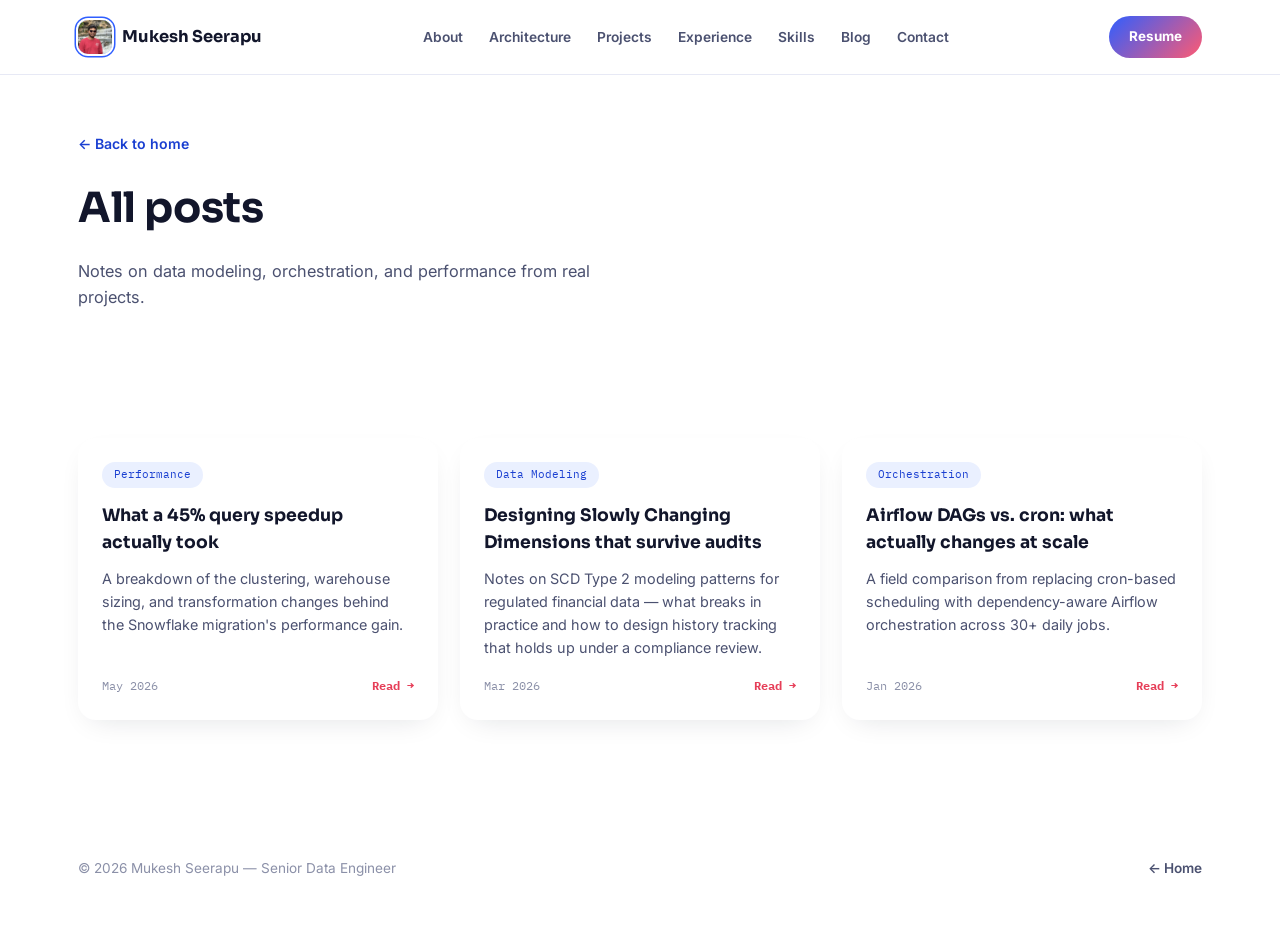
==== blog.html @ 9757138a "Electric Duotone redesign: profile photo hero, layered architecture section, dedicated Projects/Blog" ====
<!DOCTYPE html>
<html lang="en">
<head>
<meta charset="UTF-8">
<meta name="viewport" content="width=device-width, initial-scale=1.0">
<title>Blog — Mukesh Seerapu</title>
<meta name="description" content="All posts by Mukesh Seerapu on data engineering, pipelines, and platform design.">
<link rel="preconnect" href="https://fonts.googleapis.com">
<link rel="preconnect" href="https://fonts.gstatic.com" crossorigin>
<link href="https://fonts.googleapis.com/css2?family=Sora:wght@600;700;800&family=IBM+Plex+Mono:wght@400;500;600&family=Inter:wght@400;500;600;700&display=swap" rel="stylesheet">
<link rel="stylesheet" href="style.css">
</head>
<body>

<header class="nav">
  <div class="nav-inner">
    <a href="index.html" class="nav-brand"><img src="profile.jpg" alt="" class="nav-brand-photo">Mukesh Seerapu</a>
    <nav class="nav-links" aria-label="Primary">
      <a href="index.html#about">About</a>
      <a href="index.html#architecture">Architecture</a>
      <a href="index.html#projects">Projects</a>
      <a href="index.html#experience">Experience</a>
      <a href="index.html#skills">Skills</a>
      <a href="index.html#blog">Blog</a>
      <a href="index.html#contact">Contact</a>
    </nav>
    <a class="nav-resume" href="Mukesh_Seerapu_Data_Engineer.pdf" download>Resume</a>
  </div>
</header>

<main>
  <section class="listing-hero">
    <div class="wrap">
      <a href="index.html#blog" class="back-link">&#8592; Back to home</a>
      <h1>All posts</h1>
      <p>Notes on data modeling, orchestration, and performance from real projects.</p>
    </div>
  </section>

  <section class="section">
    <div class="wrap">
      <div class="blog-grid" id="blogGrid"><!-- injected by script.js, no limit --></div>
    </div>
  </section>
</main>

<footer class="footer">
  <div class="wrap footer-inner">
    <p>&copy; <span id="year"></span> Mukesh Seerapu — Senior Data Engineer</p>
    <a href="index.html" class="footer-top">&#8592; Home</a>
  </div>
</footer>

<script src="data.js"></script>
<script src="script.js"></script>
</body>
</html>
---- style.css ----
/* ===========================================================
   TOKENS — Electric Duotone
   White base, near-ink text, electric blue + hot coral accents.
   =========================================================== */
:root{
  --bg: #FFFFFF;
  --bg-2: #F5F7FF;
  --card: #FFFFFF;
  --ink: #12162B;
  --ink-soft: #4B5170;
  --ink-dim: #8B90A8;
  --line: #E7E9F5;

  --blue: #2F5EFF;
  --blue-deep: #1A3FD1;
  --blue-tint: #EAF0FF;
  --coral: #FF5A72;
  --coral-deep: #E63E58;
  --coral-tint: #FFEAEE;

  --radius-sm: 10px;
  --radius: 18px;
  --radius-lg: 28px;
  --shadow: 0 10px 30px -14px rgba(18,22,43,0.16);
  --shadow-lg: 0 24px 56px -18px rgba(18,22,43,0.26);

  --font-display: 'Sora', ui-sans-serif, sans-serif;
  --font-mono: 'IBM Plex Mono', ui-monospace, SFMono-Regular, Menlo, monospace;
  --font-sans: 'Inter', -apple-system, BlinkMacSystemFont, 'Segoe UI', sans-serif;

  --maxw: 1180px;
}

*{ box-sizing:border-box; }
html{ scroll-behavior:smooth; }
body{
  margin:0; background: var(--bg); color: var(--ink); font-family: var(--font-sans);
  line-height: 1.6; -webkit-font-smoothing: antialiased; overflow-x: hidden;
}
img{ max-width:100%; display:block; }
a{ color:inherit; text-decoration:none; }
ul{ list-style:none; margin:0; padding:0; }
h1,h2,h3{ margin:0; font-family: var(--font-display); }
code{ font-family: var(--font-mono); }

@media (prefers-reduced-motion: reduce){
  html{ scroll-behavior:auto; }
  *{ animation-duration:0.01ms !important; transition-duration:0.01ms !important; }
}
:focus-visible{ outline:2px solid var(--blue); outline-offset:3px; border-radius:4px; }

.wrap{ max-width: var(--maxw); margin:0 auto; padding: 0 28px; }

.reveal{ opacity:0; transform: translateY(24px); transition: opacity .6s ease, transform .6s ease; }
.reveal.is-visible{ opacity:1; transform:none; }

.eyebrow{
  display:inline-flex; align-items:center; gap:8px; font-family: var(--font-mono); font-size:0.78rem;
  letter-spacing:0.04em; color: var(--blue-deep); background: var(--blue-tint); border-radius: 999px;
  padding: 6px 14px; margin: 0 0 18px;
}
.eyebrow::before{ content:''; width:6px; height:6px; border-radius:50%; background: var(--coral); }

.tag-row{ display:flex; flex-wrap:wrap; gap:8px; }
.tag{
  font-family: var(--font-mono); font-size:0.72rem; color: var(--ink-soft); border:1px solid var(--line);
  border-radius: 999px; padding:5px 13px; background: var(--card);
}

/* ===========================================================
   NAV
   =========================================================== */
.nav{ position: sticky; top:0; z-index:50; background: rgba(255,255,255,0.86); backdrop-filter: blur(10px); border-bottom: 1px solid var(--line); }
.nav-inner{ max-width: var(--maxw); margin:0 auto; padding: 16px 28px; display:flex; align-items:center; justify-content:space-between; gap:24px; }
.nav-brand{ display:flex; align-items:center; gap:10px; font-family: var(--font-display); font-weight:700; font-size:1.02rem; }
.nav-brand-photo{ width:34px; height:34px; border-radius:10px; object-fit:cover; box-shadow: 0 0 0 2px #fff, 0 0 0 3.5px var(--blue); }
.nav-links{ display:flex; gap:26px; font-weight:600; font-size:0.86rem; color: var(--ink-soft); }
.nav-links a{ transition: color .15s ease; }
.nav-links a:hover{ color: var(--blue); }
.nav-resume{
  font-weight:700; font-size:0.84rem; color: #fff; background: linear-gradient(135deg, var(--blue), var(--coral));
  padding:10px 20px; border-radius:999px; white-space:nowrap; transition: transform .15s ease, box-shadow .15s ease;
}
.nav-resume:hover{ transform: translateY(-1px); box-shadow: var(--shadow); }
.nav-toggle{ display:none; flex-direction:column; justify-content:center; gap:5px; width:30px; height:30px; background:none; border:none; cursor:pointer; padding:0; }
.nav-toggle span{ display:block; height:2px; background: var(--ink-soft); border-radius:2px; }

@media (max-width: 900px){
  .nav-inner{ position:relative; }
  .nav-links{ display:none; position:absolute; top:100%; left:0; right:0; background: var(--bg); flex-direction:column; gap:0; padding: 6px 28px 16px; border-bottom:1px solid var(--line); }
  .nav-links a{ padding:12px 0; border-top:1px solid var(--line); }
  .nav-links a:first-child{ border-top:none; }
  .nav-links.nav-links--open{ display:flex; }
  .nav-toggle{ display:flex; }
  .nav-resume{ padding:8px 14px; font-size:0.78rem; }
}

/* ===========================================================
   HERO
   =========================================================== */
.hero{ position:relative; padding: 64px 0 40px; overflow:hidden; }
.hero-blob{ position:absolute; border-radius:50%; filter: blur(70px); opacity:0.35; z-index:0; pointer-events:none; }
.hero-blob--1{ width:460px; height:460px; background: var(--blue); top:-180px; right:-120px; }
.hero-blob--2{ width:340px; height:340px; background: var(--coral); bottom:-140px; left:-100px; opacity:0.28; }

.hero-grid{ position:relative; z-index:1; display:grid; grid-template-columns: 1.05fr 0.95fr; gap:56px; align-items:center; }
@media (max-width: 980px){ .hero-grid{ grid-template-columns: 1fr; gap:48px; } }

.hero-hi{ font-weight:600; color: var(--ink-soft); margin:0 0 6px; }
.hero-title{ font-size: clamp(2.3rem, 5vw, 3.6rem); font-weight:700; letter-spacing:-0.02em; line-height:1.06; margin-bottom:16px; }
.hero-role{
  display:inline-block; font-size: clamp(1.05rem, 2vw, 1.25rem); font-weight:700; margin-bottom:18px;
  background: linear-gradient(90deg, var(--blue), var(--coral)); -webkit-background-clip: text; background-clip: text; color: transparent;
}
.hero-sub{ color: var(--ink-soft); font-size:1.05rem; max-width:52ch; margin-bottom: 28px; }
.hero-cta{ display:flex; gap:14px; margin-bottom:32px; flex-wrap:wrap; }
.btn{ font-weight:700; font-size:0.9rem; padding:14px 26px; border-radius:999px; transition: transform .15s ease, box-shadow .15s ease, background .15s ease; }
.btn-primary{ background: linear-gradient(135deg, var(--blue), var(--coral)); color:#fff; box-shadow: var(--shadow); }
.btn-primary:hover{ transform: translateY(-2px); box-shadow: var(--shadow-lg); }
.btn-ghost{ background: var(--card); color: var(--ink); border:1px solid var(--line); }
.btn-ghost:hover{ transform: translateY(-2px); box-shadow: var(--shadow); border-color: var(--blue); }
.hero-stack-label{ font-family: var(--font-mono); font-size:0.72rem; color: var(--ink-dim); text-transform:uppercase; letter-spacing:0.08em; margin-bottom:10px; }

/* ---- hero photo ---- */
.hero-photo-wrap{ position:relative; display:flex; align-items:center; justify-content:center; }
.hero-photo-ring{
  position:relative; width:min(420px, 100%); aspect-ratio:1/1; border-radius: 32px; padding:6px;
  background: linear-gradient(135deg, var(--blue), var(--coral)); box-shadow: var(--shadow-lg);
}
.hero-photo{ width:100%; height:100%; object-fit:cover; border-radius:27px; display:block; background: var(--bg-2); }

.float-badge{
  position:absolute; display:flex; align-items:center; gap:7px; background: var(--card); border-radius: 999px;
  padding: 9px 14px 9px 10px; box-shadow: var(--shadow); font-family: var(--font-mono); font-size:0.72rem;
  font-weight:600; color: var(--ink); z-index:3; animation: floaty 5s ease-in-out infinite;
}
.float-badge .dot{ width:8px; height:8px; border-radius:50%; flex:none; }
.float-badge--1{ top:0; left:-16px; animation-delay: 0s; }
.float-badge--1 .dot{ background: var(--blue); }
.float-badge--2{ top:42%; right:-24px; animation-delay: 1.1s; }
.float-badge--2 .dot{ background: var(--coral); }
.float-badge--3{ bottom:6%; left:0; animation-delay: 2.1s; }
.float-badge--3 .dot{ background: #22C08A; }
.float-badge--stat{
  bottom:-14px; right:14px; background: var(--ink); color:#fff; font-family: var(--font-display); font-weight:700;
  padding: 12px 18px; animation-delay: 0.6s;
}
.float-badge--stat .num{ font-size:1.1rem; }
.float-badge--stat .lbl{ font-family: var(--font-mono); font-weight:400; font-size:0.62rem; color:#C9CEE8; display:block; }
@keyframes floaty{ 0%,100%{ transform: translateY(0); } 50%{ transform: translateY(-10px); } }
@media (max-width: 980px){ .float-badge{ display:none; } }

/* stat strip */
.stats{ position:relative; z-index:1; margin-top: 56px; display:grid; grid-template-columns: repeat(4, 1fr); gap: 1px; background: var(--line); border-radius: var(--radius); overflow:hidden; box-shadow: var(--shadow); }
.stat{ background: var(--card); padding: 24px 20px; text-align:center; }
.stat-num{ font-family: var(--font-display); font-size: clamp(1.6rem, 3vw, 2.1rem); font-weight:700; color: var(--ink); }
.stat-num .suffix{ color: var(--coral); }
.stat-label{ font-family: var(--font-mono); font-size:0.7rem; color: var(--ink-dim); text-transform:uppercase; letter-spacing:0.05em; margin-top:6px; }
@media (max-width:700px){ .stats{ grid-template-columns: repeat(2,1fr); } }

/* ===========================================================
   SECTION shared
   =========================================================== */
.section{ padding: 92px 0; position:relative; }
.section--tint{ background: var(--bg-2); }
.section-head{ max-width: 660px; margin: 0 0 48px; }
.section-title{ font-size: clamp(1.7rem, 3vw, 2.3rem); font-weight:700; letter-spacing:-0.01em; margin: 10px 0 12px; }
.section-sub{ color: var(--ink-soft); font-size:1.02rem; }
.section-head--row{ display:flex; justify-content:space-between; align-items:flex-end; gap:20px; flex-wrap:wrap; }
.text-link{ font-weight:700; font-size:0.88rem; color: var(--blue-deep); white-space:nowrap; }
.text-link:hover{ text-decoration:underline; }
.section-foot{ display:flex; justify-content:center; margin-top: 32px; }

/* ===========================================================
   ABOUT
   =========================================================== */
.about-grid{ display:grid; grid-template-columns: repeat(auto-fit, minmax(240px,1fr)); gap: 20px; }
.about-card{ background: var(--card); border-radius: var(--radius); padding: 26px 22px; box-shadow: var(--shadow); transition: transform .18s ease, box-shadow .18s ease; }
.about-card:hover{ transform: translateY(-6px); box-shadow: var(--shadow-lg); }
.about-icon{ width:46px; height:46px; border-radius:12px; display:flex; align-items:center; justify-content:center; margin-bottom:16px; font-size:1.3rem; }
.about-icon--blue{ background: var(--blue-tint); }
.about-icon--coral{ background: var(--coral-tint); }
.about-card h3{ font-size:1.05rem; font-weight:700; margin-bottom:8px; }
.about-card p{ margin:0; color: var(--ink-soft); font-size:0.92rem; }

/* ===========================================================
   ARCHITECTURE — layered pipeline with real tools
   =========================================================== */
.arch{ position:relative; }
.arch-scroll{ overflow-x:auto; padding-bottom: 12px; }
.arch-grid{ display:grid; grid-template-columns: repeat(6, minmax(170px,1fr)); gap:16px; min-width: 900px; position:relative; padding-top:18px; }
.arch-flow{
  position:absolute; top:36px; left:0; right:0; height:3px;
  background: repeating-linear-gradient(90deg, var(--blue) 0 10px, var(--coral) 10px 20px, transparent 20px 26px);
  background-size: 26px 100%; animation: archflow 1.6s linear infinite; z-index:0;
}
@keyframes archflow{ to{ background-position: -26px 0; } }
.arch-col{ position:relative; z-index:1; }
.arch-dot{ width:14px; height:14px; border-radius:50%; background: var(--card); border:3px solid var(--blue); margin: 0 auto 14px; }
.arch-col:nth-child(even) .arch-dot{ border-color: var(--coral); }
.arch-label{ text-align:center; font-family: var(--font-mono); font-size:0.68rem; text-transform:uppercase; letter-spacing:0.06em; color: var(--ink-dim); margin-bottom:12px; }
.arch-card{ background: var(--card); border-radius: var(--radius-sm); box-shadow: var(--shadow); padding: 16px 14px; display:flex; flex-direction:column; gap:8px; }
.arch-tool{
  font-family: var(--font-mono); font-size:0.76rem; font-weight:600; color: var(--ink); background: var(--bg-2);
  border-radius:8px; padding:8px 10px; display:flex; align-items:center; gap:8px; transition: transform .15s ease, background .15s ease;
}
.arch-tool:hover{ transform: translateX(3px); background: var(--blue-tint); }
.arch-tool .dot{ width:6px; height:6px; border-radius:50%; background: var(--blue); flex:none; }
.arch-col:nth-child(even) .arch-tool .dot{ background: var(--coral); }

/* ===========================================================
   PROJECTS
   =========================================================== */
.project-grid{ display:grid; grid-template-columns: repeat(auto-fit, minmax(320px,1fr)); gap: 24px; }
.project-card{ background: var(--card); border-radius: var(--radius); padding: 26px; box-shadow: var(--shadow); transition: transform .18s ease, box-shadow .18s ease; display:flex; flex-direction:column; }
.project-card:hover{ transform: translateY(-6px); box-shadow: var(--shadow-lg); }
.project-top{ display:flex; align-items:center; gap:10px; margin-bottom:14px; }
.status-pill{ font-family: var(--font-mono); font-size:0.65rem; text-transform:uppercase; letter-spacing:0.04em; padding: 4px 11px; border-radius:999px; font-weight:600; }
.status-pill--live{ background:#E3FCEF; color:#1B7A4D; }
.project-year{ font-family: var(--font-mono); font-size:0.72rem; color: var(--ink-dim); }
.project-name{ font-size:1.2rem; font-weight:700; margin-bottom:14px; }
.project-highlights{ display:flex; flex-direction:column; gap:8px; margin: 0 0 18px; flex:1; }
.project-highlights li{ position:relative; padding-left:20px; color: var(--ink-soft); font-size:0.92rem; }
.project-highlights li::before{ content:'✓'; position:absolute; left:0; color: var(--blue-deep); font-weight:700; font-size:0.85em; }
.project-card .tag-row{ margin-top:auto; }

/* ===========================================================
   EXPERIENCE — timeline
   =========================================================== */
.timeline{ position:relative; padding-left: 28px; border-left: 2px solid var(--line); display:flex; flex-direction:column; gap:36px; }
.tl-item{ position:relative; }
.tl-item::before{ content:''; position:absolute; left:-34px; top:4px; width:14px; height:14px; border-radius:50%; background: var(--blue); border:3px solid var(--bg); box-shadow: 0 0 0 2px var(--blue); }
.tl-item.is-current::before{ background: var(--coral); box-shadow: 0 0 0 2px var(--coral); }
.tl-dates{ font-family: var(--font-mono); font-size:0.78rem; color: var(--blue-deep); font-weight:600; margin-bottom:6px; display:inline-block; }
.tl-title{ font-size:1.12rem; font-weight:700; }
.tl-at{ font-weight:500; color: var(--ink-soft); }
.tl-loc{ margin:4px 0 14px; color: var(--ink-dim); font-size:0.85rem; }
.tl-bullets{ display:flex; flex-direction:column; gap:9px; margin-bottom:16px; }
.tl-bullets li{ position:relative; padding-left:18px; color: var(--ink-soft); font-size:0.93rem; }
.tl-bullets li::before{ content:''; position:absolute; left:2px; top:0.65em; width:5px; height:5px; border-radius:50%; background: var(--blue); }

.education{ margin-top:56px; }
.edu-grid{ display:grid; grid-template-columns: repeat(auto-fit,minmax(220px,1fr)); gap:16px; }
.edu-item{ border-radius: var(--radius-sm); padding:16px 18px; background: var(--card); box-shadow: var(--shadow); }
.edu-degree{ margin:0 0 4px; font-weight:700; font-size:0.92rem; }
.edu-school{ margin:0; color: var(--ink-dim); font-size:0.82rem; }

/* ===========================================================
   SKILLS
   =========================================================== */
.skill-filters{ display:flex; flex-wrap:wrap; gap:10px; margin-bottom: 30px; }
.filter-btn{ font-weight:600; font-size:0.85rem; padding:9px 18px; border-radius:999px; background: var(--card); color: var(--ink-soft); border:1px solid var(--line); cursor:pointer; transition: all .15s ease; }
.filter-btn:hover{ border-color: var(--blue); color: var(--blue-deep); }
.filter-btn.is-active{ background: var(--ink); color:#fff; border-color: var(--ink); }
.skill-cloud{ display:flex; flex-wrap:wrap; gap:10px; }
.skill-chip{ font-family: var(--font-mono); font-size:0.8rem; color: var(--ink); background: var(--card); border-radius: 999px; padding:9px 16px; box-shadow: var(--shadow); transition: transform .15s ease; }
.skill-chip:hover{ transform: translateY(-2px); }
.skill-chip[hidden]{ display:none; }

/* ===========================================================
   BLOG
   =========================================================== */
.blog-grid{ display:grid; grid-template-columns: repeat(auto-fit,minmax(300px,1fr)); gap:22px; }
.blog-card{ background: var(--card); border-radius: var(--radius); padding:24px; box-shadow: var(--shadow); transition: transform .18s ease, box-shadow .18s ease; display:flex; flex-direction:column; }
.blog-card:hover{ transform: translateY(-6px); box-shadow: var(--shadow-lg); }
.blog-tag{ align-self:flex-start; font-family: var(--font-mono); font-size:0.68rem; color: var(--blue-deep); background: var(--blue-tint); border-radius:999px; padding:4px 12px; margin-bottom:14px; }
.blog-title{ font-size:1.08rem; font-weight:700; margin-bottom:10px; }
.blog-excerpt{ color: var(--ink-soft); font-size:0.9rem; margin:0 0 18px; flex:1; }
.blog-meta{ display:flex; justify-content:space-between; align-items:center; font-family: var(--font-mono); font-size:0.74rem; color: var(--ink-dim); }
.blog-go{ color: var(--coral-deep); font-weight:700; }

/* ===========================================================
   CONTACT — dark band
   =========================================================== */
.contact{ background: var(--ink); color: #fff; border-radius: var(--radius-lg); margin: 0 28px; padding: 64px 40px; position:relative; overflow:hidden; }
.contact-inner{ max-width: 720px; }
.contact .eyebrow{ background: rgba(47,94,255,0.22); color:#9DB4FF; }
.contact .eyebrow::before{ background: var(--coral); }
.contact-title{ font-size: clamp(1.7rem, 3.4vw, 2.4rem); font-weight:700; margin-bottom:16px; }
.contact-sub{ color: #C4C8E0; font-size:1.02rem; max-width:52ch; margin-bottom:32px; }
.contact-grid{ display:grid; grid-template-columns: repeat(auto-fit,minmax(200px,1fr)); gap:14px; }
.contact-card{ display:flex; flex-direction:column; gap:6px; padding:18px 20px; border-radius: var(--radius-sm); background: rgba(255,255,255,0.06); border:1px solid rgba(255,255,255,0.1); transition: background .15s ease, transform .15s ease; }
.contact-card:hover{ background: rgba(255,255,255,0.12); transform: translateY(-2px); }
.contact-label{ font-family: var(--font-mono); font-size:0.68rem; color:#9E9BB8; text-transform:uppercase; letter-spacing:0.06em; }
.contact-value{ font-size:0.96rem; font-weight:600; color:#fff; word-break:break-word; }
.contact-blob{ position:absolute; width:360px; height:360px; border-radius:50%; background: linear-gradient(135deg, var(--blue), var(--coral)); filter: blur(90px); opacity:0.3; top:-140px; right:-90px; }

/* ===========================================================
   FOOTER
   =========================================================== */
.footer{ padding: 32px 0 40px; }
.footer-inner{ display:flex; justify-content:space-between; align-items:center; flex-wrap:wrap; gap:12px; color: var(--ink-dim); font-size:0.85rem; }
.footer-top{ color: var(--ink-soft); font-weight:600; }
.footer-top:hover{ color: var(--blue-deep); }

/* ===========================================================
   LISTING PAGES (projects.html / blog.html)
   =========================================================== */
.listing-hero{ padding: 56px 0 20px; }
.listing-hero .back-link{ font-weight:600; font-size:0.88rem; color: var(--blue-deep); display:inline-block; margin-bottom:20px; }
.listing-hero .back-link:hover{ text-decoration:underline; }
.listing-hero h1{ font-size: clamp(1.9rem, 4vw, 2.6rem); font-weight:700; letter-spacing:-0.01em; margin-bottom:12px; }
.listing-hero p{ color: var(--ink-soft); font-size:1.02rem; max-width:56ch; }

/* ===========================================================
   ARTICLE DETAIL PAGE
   =========================================================== */
.article-detail{ max-width: 720px; margin: 0 auto; padding: 56px 28px 100px; }
.article-detail .back-link{ font-weight:600; font-size:0.88rem; color: var(--blue-deep); display:inline-block; margin-bottom:24px; }
.article-detail .back-link:hover{ text-decoration:underline; }
.article-detail h1{ font-size: clamp(1.8rem, 4vw, 2.3rem); font-weight:700; line-height:1.2; margin:14px 0; }
.article-detail .article-meta{ font-family: var(--font-mono); font-size:0.8rem; color: var(--ink-dim); margin-bottom:36px; padding-bottom:22px; border-bottom:1px solid var(--line); }
.article-detail .prose{ font-size:1.05rem; color: var(--ink-soft); }
.article-detail .prose p{ margin: 0 0 20px; }
.article-detail .prose h2{ font-size:1.3rem; color: var(--ink); margin: 34px 0 14px; font-family: var(--font-display); }
.article-detail .prose ul{ margin: 0 0 20px; padding-left: 20px; list-style: disc; }
.article-detail .prose li{ margin-bottom:8px; }
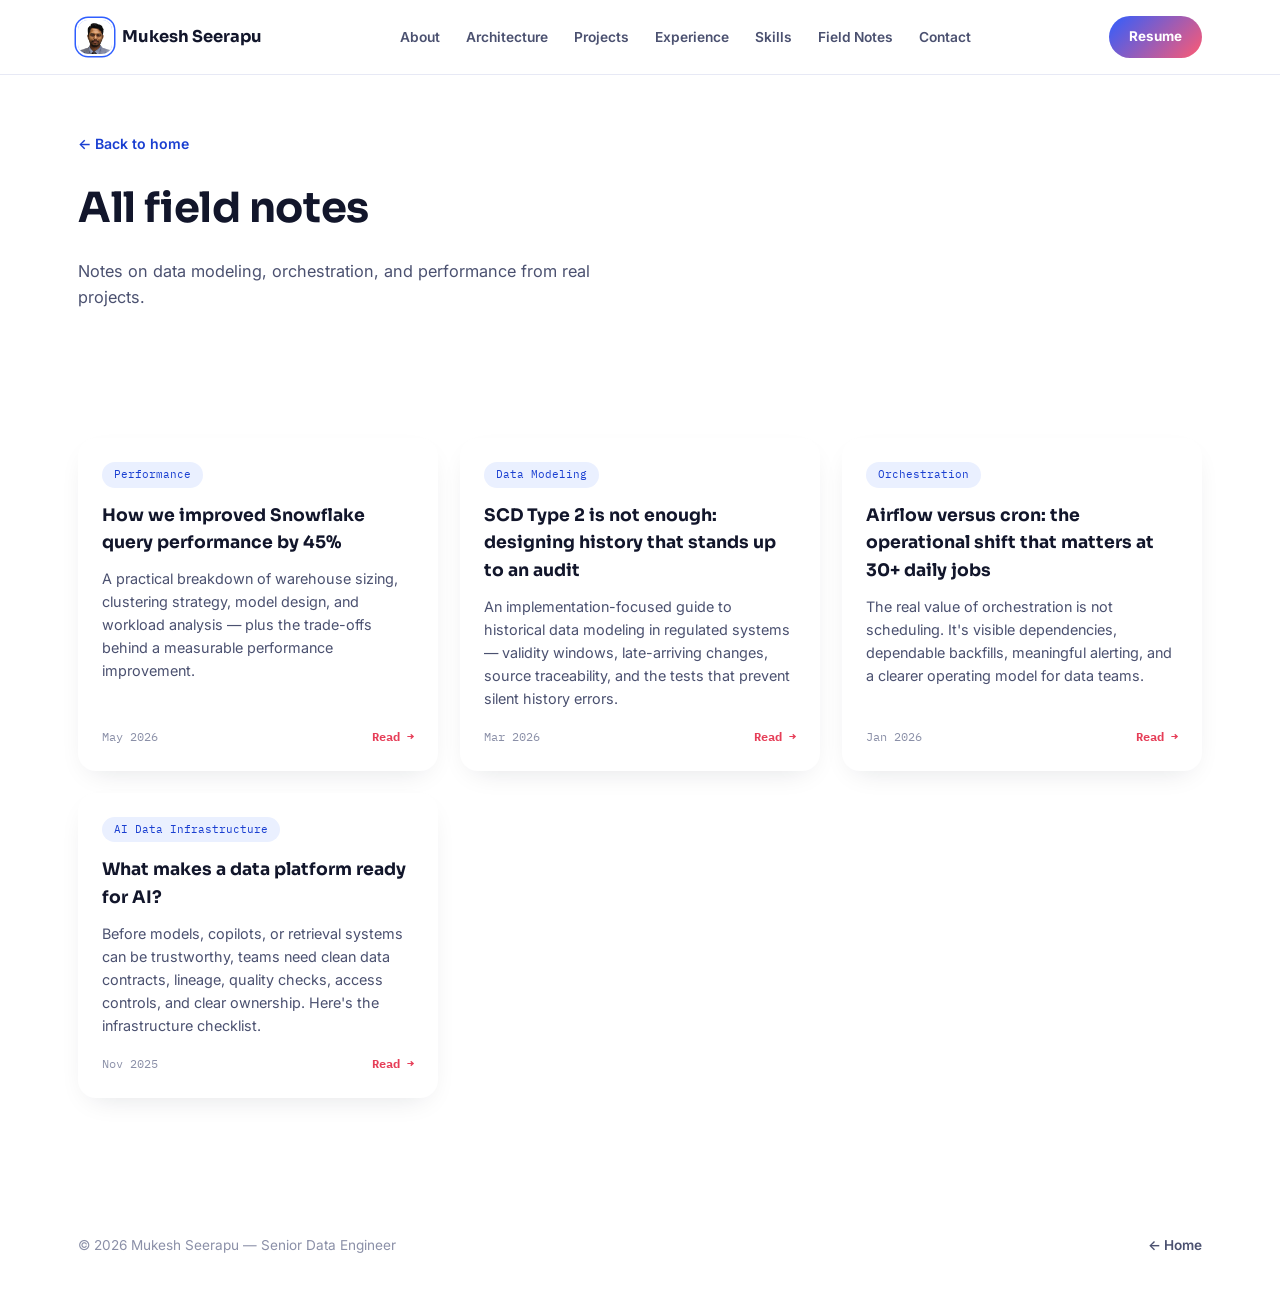
==== commit 2c0366f2: "Rewrite copy for recruiter positioning (Senior Data Engineer / AI-ready platforms), add outcome-labe" ====
--- a/blog.html
+++ b/blog.html
@@ -3,7 +3,7 @@
 <head>
 <meta charset="UTF-8">
 <meta name="viewport" content="width=device-width, initial-scale=1.0">
-<title>Blog — Mukesh Seerapu</title>
+<title>Field Notes — Mukesh Seerapu</title>
 <meta name="description" content="All posts by Mukesh Seerapu on data engineering, pipelines, and platform design.">
 <link rel="preconnect" href="https://fonts.googleapis.com">
 <link rel="preconnect" href="https://fonts.gstatic.com" crossorigin>
@@ -21,7 +21,7 @@
       <a href="index.html#projects">Projects</a>
       <a href="index.html#experience">Experience</a>
       <a href="index.html#skills">Skills</a>
-      <a href="index.html#blog">Blog</a>
+      <a href="index.html#blog">Field Notes</a>
       <a href="index.html#contact">Contact</a>
     </nav>
     <a class="nav-resume" href="Mukesh_Seerapu_Data_Engineer.pdf" download>Resume</a>
@@ -32,7 +32,7 @@
   <section class="listing-hero">
     <div class="wrap">
       <a href="index.html#blog" class="back-link">&#8592; Back to home</a>
-      <h1>All posts</h1>
+      <h1>All field notes</h1>
       <p>Notes on data modeling, orchestration, and performance from real projects.</p>
     </div>
   </section>
--- a/style.css
+++ b/style.css
@@ -109,8 +109,12 @@
 .hero-hi{ font-weight:600; color: var(--ink-soft); margin:0 0 6px; }
 .hero-title{ font-size: clamp(2.3rem, 5vw, 3.6rem); font-weight:700; letter-spacing:-0.02em; line-height:1.06; margin-bottom:16px; }
 .hero-role{
-  display:inline-block; font-size: clamp(1.05rem, 2vw, 1.25rem); font-weight:700; margin-bottom:18px;
+  display:block; font-size: clamp(1.05rem, 2.2vw, 1.35rem); font-weight:700; margin-bottom:18px; max-width:22ch;
   background: linear-gradient(90deg, var(--blue), var(--coral)); -webkit-background-clip: text; background-clip: text; color: transparent;
+}
+.hero-proof{
+  font-family: var(--font-mono); font-size:0.78rem; color: var(--ink-soft); background: var(--bg-2);
+  border: 1px solid var(--line); border-radius: 999px; padding: 10px 18px; display:inline-block; margin-bottom:28px;
 }
 .hero-sub{ color: var(--ink-soft); font-size:1.05rem; max-width:52ch; margin-bottom: 28px; }
 .hero-cta{ display:flex; gap:14px; margin-bottom:32px; flex-wrap:wrap; }
@@ -166,7 +170,7 @@
 .section-head{ max-width: 660px; margin: 0 0 48px; }
 .section-title{ font-size: clamp(1.7rem, 3vw, 2.3rem); font-weight:700; letter-spacing:-0.01em; margin: 10px 0 12px; }
 .section-sub{ color: var(--ink-soft); font-size:1.02rem; }
-.section-head--row{ display:flex; justify-content:space-between; align-items:flex-end; gap:20px; flex-wrap:wrap; }
+.section-head--row{ display:flex; justify-content:space-between; align-items:flex-start; gap:20px; flex-wrap:wrap; }
 .text-link{ font-weight:700; font-size:0.88rem; color: var(--blue-deep); white-space:nowrap; }
 .text-link:hover{ text-decoration:underline; }
 .section-foot{ display:flex; justify-content:center; margin-top: 32px; }
@@ -188,25 +192,24 @@
    =========================================================== */
 .arch{ position:relative; }
 .arch-scroll{ overflow-x:auto; padding-bottom: 12px; }
-.arch-grid{ display:grid; grid-template-columns: repeat(6, minmax(170px,1fr)); gap:16px; min-width: 900px; position:relative; padding-top:18px; }
+.arch-grid{ display:grid; grid-template-columns: repeat(7, minmax(160px,1fr)); gap:14px; min-width: 1080px; position:relative; padding-top:18px; }
 .arch-flow{
   position:absolute; top:36px; left:0; right:0; height:3px;
   background: repeating-linear-gradient(90deg, var(--blue) 0 10px, var(--coral) 10px 20px, transparent 20px 26px);
   background-size: 26px 100%; animation: archflow 1.6s linear infinite; z-index:0;
 }
-@keyframes archflow{ to{ background-position: -26px 0; } }
+@keyframes archflow{ to{ background-position: 26px 0; } }
 .arch-col{ position:relative; z-index:1; }
 .arch-dot{ width:14px; height:14px; border-radius:50%; background: var(--card); border:3px solid var(--blue); margin: 0 auto 14px; }
 .arch-col:nth-child(even) .arch-dot{ border-color: var(--coral); }
 .arch-label{ text-align:center; font-family: var(--font-mono); font-size:0.68rem; text-transform:uppercase; letter-spacing:0.06em; color: var(--ink-dim); margin-bottom:12px; }
 .arch-card{ background: var(--card); border-radius: var(--radius-sm); box-shadow: var(--shadow); padding: 16px 14px; display:flex; flex-direction:column; gap:8px; }
 .arch-tool{
-  font-family: var(--font-mono); font-size:0.76rem; font-weight:600; color: var(--ink); background: var(--bg-2);
+  font-family: var(--font-mono); font-size:0.74rem; font-weight:600; color: var(--ink); background: var(--bg-2);
   border-radius:8px; padding:8px 10px; display:flex; align-items:center; gap:8px; transition: transform .15s ease, background .15s ease;
 }
 .arch-tool:hover{ transform: translateX(3px); background: var(--blue-tint); }
-.arch-tool .dot{ width:6px; height:6px; border-radius:50%; background: var(--blue); flex:none; }
-.arch-col:nth-child(even) .arch-tool .dot{ background: var(--coral); }
+.arch-tool-icon{ font-size:0.95rem; line-height:1; flex:none; }
 
 /* ===========================================================
    PROJECTS
@@ -222,6 +225,11 @@
 .project-highlights{ display:flex; flex-direction:column; gap:8px; margin: 0 0 18px; flex:1; }
 .project-highlights li{ position:relative; padding-left:20px; color: var(--ink-soft); font-size:0.92rem; }
 .project-highlights li::before{ content:'✓'; position:absolute; left:0; color: var(--blue-deep); font-weight:700; font-size:0.85em; }
+.outcome-row{ display:flex; flex-wrap:wrap; gap:8px; margin-bottom:16px; }
+.outcome-pill{
+  font-family: var(--font-mono); font-size:0.7rem; font-weight:600; color: var(--coral-deep);
+  background: var(--coral-tint); border-radius: 999px; padding: 5px 12px;
+}
 .project-card .tag-row{ margin-top:auto; }
 
 /* ===========================================================
@@ -278,7 +286,9 @@
 .contact .eyebrow::before{ background: var(--coral); }
 .contact-title{ font-size: clamp(1.7rem, 3.4vw, 2.4rem); font-weight:700; margin-bottom:16px; }
 .contact-sub{ color: #C4C8E0; font-size:1.02rem; max-width:52ch; margin-bottom:32px; }
-.contact-grid{ display:grid; grid-template-columns: repeat(auto-fit,minmax(200px,1fr)); gap:14px; }
+.contact-grid{ display:grid; grid-template-columns: repeat(4, 1fr); gap:14px; }
+@media (max-width: 760px){ .contact-grid{ grid-template-columns: repeat(2, 1fr); } }
+@media (max-width: 460px){ .contact-grid{ grid-template-columns: 1fr; } }
 .contact-card{ display:flex; flex-direction:column; gap:6px; padding:18px 20px; border-radius: var(--radius-sm); background: rgba(255,255,255,0.06); border:1px solid rgba(255,255,255,0.1); transition: background .15s ease, transform .15s ease; }
 .contact-card:hover{ background: rgba(255,255,255,0.12); transform: translateY(-2px); }
 .contact-label{ font-family: var(--font-mono); font-size:0.68rem; color:#9E9BB8; text-transform:uppercase; letter-spacing:0.06em; }
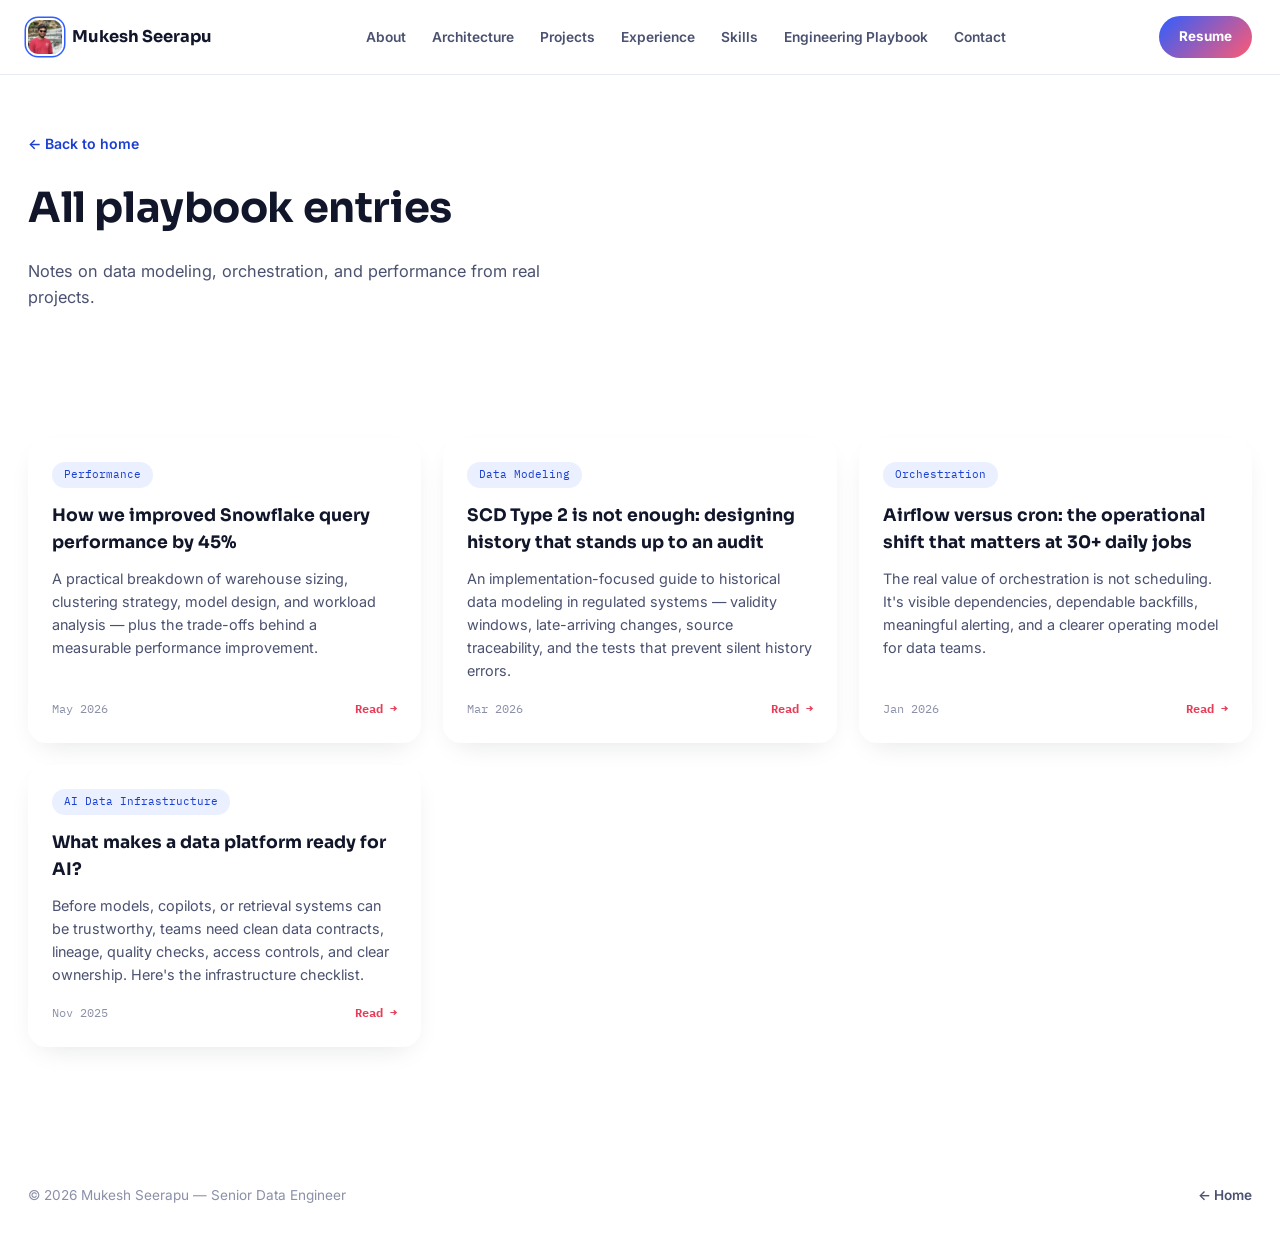
==== commit eb101349: "Rename Field Notes / Blog to Engineering Playbook across all pages" ====
--- a/blog.html
+++ b/blog.html
@@ -3,7 +3,7 @@
 <head>
 <meta charset="UTF-8">
 <meta name="viewport" content="width=device-width, initial-scale=1.0">
-<title>Field Notes — Mukesh Seerapu</title>
+<title>Engineering Playbook — Mukesh Seerapu</title>
 <meta name="description" content="All posts by Mukesh Seerapu on data engineering, pipelines, and platform design.">
 <link rel="preconnect" href="https://fonts.googleapis.com">
 <link rel="preconnect" href="https://fonts.gstatic.com" crossorigin>
@@ -21,7 +21,7 @@
       <a href="index.html#projects">Projects</a>
       <a href="index.html#experience">Experience</a>
       <a href="index.html#skills">Skills</a>
-      <a href="index.html#blog">Field Notes</a>
+      <a href="index.html#blog">Engineering Playbook</a>
       <a href="index.html#contact">Contact</a>
     </nav>
     <a class="nav-resume" href="Mukesh_Seerapu_Data_Engineer.pdf" download>Resume</a>
@@ -32,7 +32,7 @@
   <section class="listing-hero">
     <div class="wrap">
       <a href="index.html#blog" class="back-link">&#8592; Back to home</a>
-      <h1>All field notes</h1>
+      <h1>All playbook entries</h1>
       <p>Notes on data modeling, orchestration, and performance from real projects.</p>
     </div>
   </section>
--- a/style.css
+++ b/style.css
@@ -28,7 +28,7 @@
   --font-mono: 'IBM Plex Mono', ui-monospace, SFMono-Regular, Menlo, monospace;
   --font-sans: 'Inter', -apple-system, BlinkMacSystemFont, 'Segoe UI', sans-serif;
 
-  --maxw: 1180px;
+  --maxw: 1320px;
 }
 
 *{ box-sizing:border-box; }
@@ -109,14 +109,14 @@
 .hero-hi{ font-weight:600; color: var(--ink-soft); margin:0 0 6px; }
 .hero-title{ font-size: clamp(2.3rem, 5vw, 3.6rem); font-weight:700; letter-spacing:-0.02em; line-height:1.06; margin-bottom:16px; }
 .hero-role{
-  display:block; font-size: clamp(1.05rem, 2.2vw, 1.35rem); font-weight:700; margin-bottom:18px; max-width:22ch;
+  display:block; font-size: clamp(1.05rem, 2.2vw, 1.35rem); font-weight:700; margin-bottom:18px;
   background: linear-gradient(90deg, var(--blue), var(--coral)); -webkit-background-clip: text; background-clip: text; color: transparent;
 }
 .hero-proof{
   font-family: var(--font-mono); font-size:0.78rem; color: var(--ink-soft); background: var(--bg-2);
   border: 1px solid var(--line); border-radius: 999px; padding: 10px 18px; display:inline-block; margin-bottom:28px;
 }
-.hero-sub{ color: var(--ink-soft); font-size:1.05rem; max-width:52ch; margin-bottom: 28px; }
+.hero-sub{ color: var(--ink-soft); font-size:1.05rem; margin-bottom: 28px; }
 .hero-cta{ display:flex; gap:14px; margin-bottom:32px; flex-wrap:wrap; }
 .btn{ font-weight:700; font-size:0.9rem; padding:14px 26px; border-radius:999px; transition: transform .15s ease, box-shadow .15s ease, background .15s ease; }
 .btn-primary{ background: linear-gradient(135deg, var(--blue), var(--coral)); color:#fff; box-shadow: var(--shadow); }
@@ -125,13 +125,30 @@
 .btn-ghost:hover{ transform: translateY(-2px); box-shadow: var(--shadow); border-color: var(--blue); }
 .hero-stack-label{ font-family: var(--font-mono); font-size:0.72rem; color: var(--ink-dim); text-transform:uppercase; letter-spacing:0.08em; margin-bottom:10px; }
 
-/* ---- hero photo ---- */
-.hero-photo-wrap{ position:relative; display:flex; align-items:center; justify-content:center; }
-.hero-photo-ring{
-  position:relative; width:min(420px, 100%); aspect-ratio:1/1; border-radius: 32px; padding:6px;
-  background: linear-gradient(135deg, var(--blue), var(--coral)); box-shadow: var(--shadow-lg);
-}
-.hero-photo{ width:100%; height:100%; object-fit:cover; border-radius:27px; display:block; background: var(--bg-2); }
+/* ---- hero graphic: animated pipeline card ---- */
+.hero-graphic{ position:relative; }
+.pipeline-card{
+  position:relative; background: var(--card); border-radius: var(--radius-lg); padding: 30px 26px 26px;
+  box-shadow: var(--shadow-lg); z-index:2;
+}
+.pipeline-card-top{ display:flex; justify-content:space-between; align-items:center; margin-bottom:22px; }
+.pipeline-dots{ display:flex; gap:6px; }
+.pipeline-dots span{ width:9px; height:9px; border-radius:50%; background: var(--line); }
+.pipeline-dots span:nth-child(1){ background: var(--coral); }
+.pipeline-dots span:nth-child(2){ background: var(--blue); }
+.pipeline-label{ font-family: var(--font-mono); font-size:0.68rem; color: var(--ink-dim); }
+.pipeline-svg{ width:100%; height:auto; display:block; }
+.pipeline-caption{ margin: 12px 0 0; text-align:center; font-family: var(--font-mono); font-size:0.72rem; color: var(--ink-dim); }
+.pflow{ stroke-dasharray: 6 7; animation: flow 1.4s linear infinite; }
+@keyframes flow{ to{ stroke-dashoffset: -52; } }
+.pnode-pulse{ animation: pulse 2.4s ease-in-out infinite; transform-origin:center; }
+.pnode-pulse.d1{ animation-delay: 0s; }
+.pnode-pulse.d2{ animation-delay: .35s; }
+.pnode-pulse.d3{ animation-delay: .7s; }
+.pnode-pulse.d4{ animation-delay: 1.05s; }
+.pnode-pulse.d5{ animation-delay: 1.4s; }
+.pnode-pulse.d6{ animation-delay: 1.75s; }
+@keyframes pulse{ 0%,100%{ opacity:1; } 50%{ opacity:0.35; } }
 
 .float-badge{
   position:absolute; display:flex; align-items:center; gap:7px; background: var(--card); border-radius: 999px;
@@ -167,9 +184,9 @@
    =========================================================== */
 .section{ padding: 92px 0; position:relative; }
 .section--tint{ background: var(--bg-2); }
-.section-head{ max-width: 660px; margin: 0 0 48px; }
+.section-head{ max-width: none; margin: 0 0 48px; }
 .section-title{ font-size: clamp(1.7rem, 3vw, 2.3rem); font-weight:700; letter-spacing:-0.01em; margin: 10px 0 12px; }
-.section-sub{ color: var(--ink-soft); font-size:1.02rem; }
+.section-sub{ color: var(--ink-soft); font-size:1.02rem; max-width: 1100px; }
 .section-head--row{ display:flex; justify-content:space-between; align-items:flex-start; gap:20px; flex-wrap:wrap; }
 .text-link{ font-weight:700; font-size:0.88rem; color: var(--blue-deep); white-space:nowrap; }
 .text-link:hover{ text-decoration:underline; }
@@ -281,11 +298,12 @@
    CONTACT — dark band
    =========================================================== */
 .contact{ background: var(--ink); color: #fff; border-radius: var(--radius-lg); margin: 0 28px; padding: 64px 40px; position:relative; overflow:hidden; }
-.contact-inner{ max-width: 720px; }
+.contact-row{ display:flex; align-items:center; justify-content:space-between; gap:56px; position:relative; z-index:1; }
+.contact-inner{ max-width: 720px; flex: 1 1 480px; }
 .contact .eyebrow{ background: rgba(47,94,255,0.22); color:#9DB4FF; }
 .contact .eyebrow::before{ background: var(--coral); }
 .contact-title{ font-size: clamp(1.7rem, 3.4vw, 2.4rem); font-weight:700; margin-bottom:16px; }
-.contact-sub{ color: #C4C8E0; font-size:1.02rem; max-width:52ch; margin-bottom:32px; }
+.contact-sub{ color: #C4C8E0; font-size:1.02rem; max-width:56ch; margin-bottom:32px; }
 .contact-grid{ display:grid; grid-template-columns: repeat(4, 1fr); gap:14px; }
 @media (max-width: 760px){ .contact-grid{ grid-template-columns: repeat(2, 1fr); } }
 @media (max-width: 460px){ .contact-grid{ grid-template-columns: 1fr; } }
@@ -294,6 +312,12 @@
 .contact-label{ font-family: var(--font-mono); font-size:0.68rem; color:#9E9BB8; text-transform:uppercase; letter-spacing:0.06em; }
 .contact-value{ font-size:0.96rem; font-weight:600; color:#fff; word-break:break-word; }
 .contact-blob{ position:absolute; width:360px; height:360px; border-radius:50%; background: linear-gradient(135deg, var(--blue), var(--coral)); filter: blur(90px); opacity:0.3; top:-140px; right:-90px; }
+.contact-photo{
+  flex: 0 0 auto; width: min(260px, 26vw); aspect-ratio:1/1; border-radius:50%; object-fit:cover;
+  padding:6px; background: linear-gradient(135deg, var(--blue), var(--coral)); box-sizing: border-box;
+  box-shadow: 0 0 0 3px rgba(255,255,255,0.08), var(--shadow-lg);
+}
+@media (max-width: 760px){ .contact-photo{ display:none; } }
 
 /* ===========================================================
    FOOTER
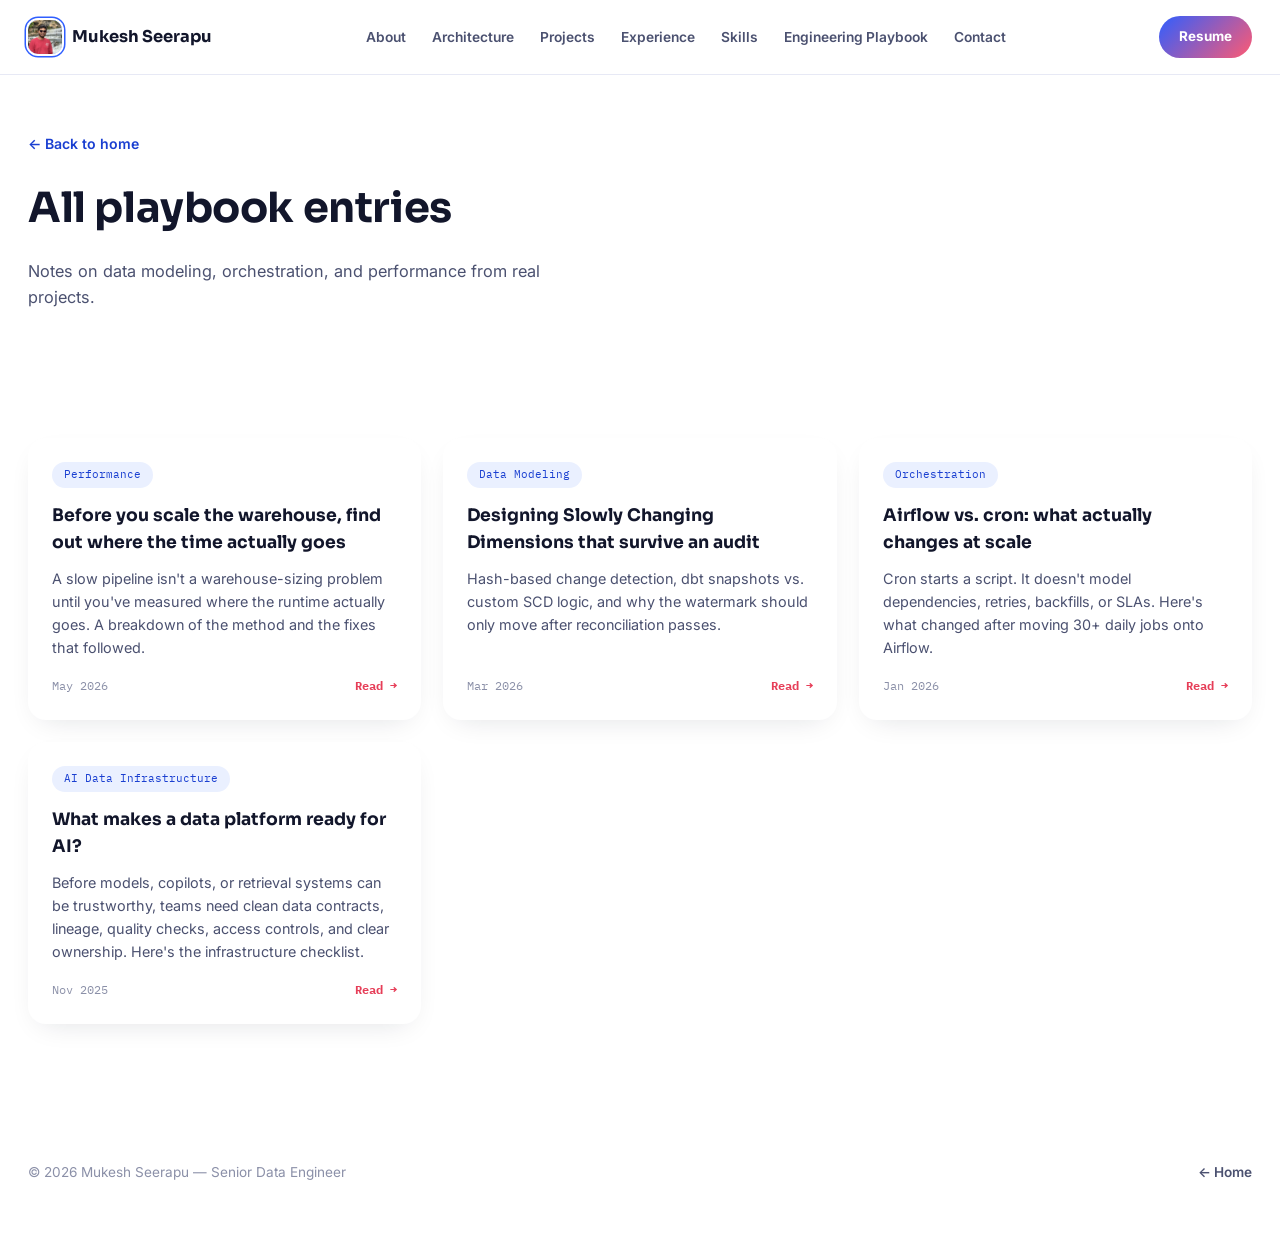
==== commit cd239e08: "Rewrite the 3 playbook articles with grounded technical detail from real project work; add OG/Twitte" ====
--- a/blog.html
+++ b/blog.html
@@ -5,6 +5,16 @@
 <meta name="viewport" content="width=device-width, initial-scale=1.0">
 <title>Engineering Playbook — Mukesh Seerapu</title>
 <meta name="description" content="All posts by Mukesh Seerapu on data engineering, pipelines, and platform design.">
+<meta property="og:type" content="website">
+<meta property="og:title" content="Engineering Playbook — Mukesh Seerapu">
+<meta property="og:description" content="All posts by Mukesh Seerapu on data engineering, pipelines, and platform design.">
+<meta property="og:image" content="og-image.jpg">
+<meta property="og:image:width" content="1200">
+<meta property="og:image:height" content="630">
+<meta name="twitter:card" content="summary_large_image">
+<meta name="twitter:title" content="Engineering Playbook — Mukesh Seerapu">
+<meta name="twitter:description" content="All posts by Mukesh Seerapu on data engineering, pipelines, and platform design.">
+<meta name="twitter:image" content="og-image.jpg">
 <link rel="preconnect" href="https://fonts.googleapis.com">
 <link rel="preconnect" href="https://fonts.gstatic.com" crossorigin>
 <link href="https://fonts.googleapis.com/css2?family=Sora:wght@600;700;800&family=IBM+Plex+Mono:wght@400;500;600&family=Inter:wght@400;500;600;700&display=swap" rel="stylesheet">
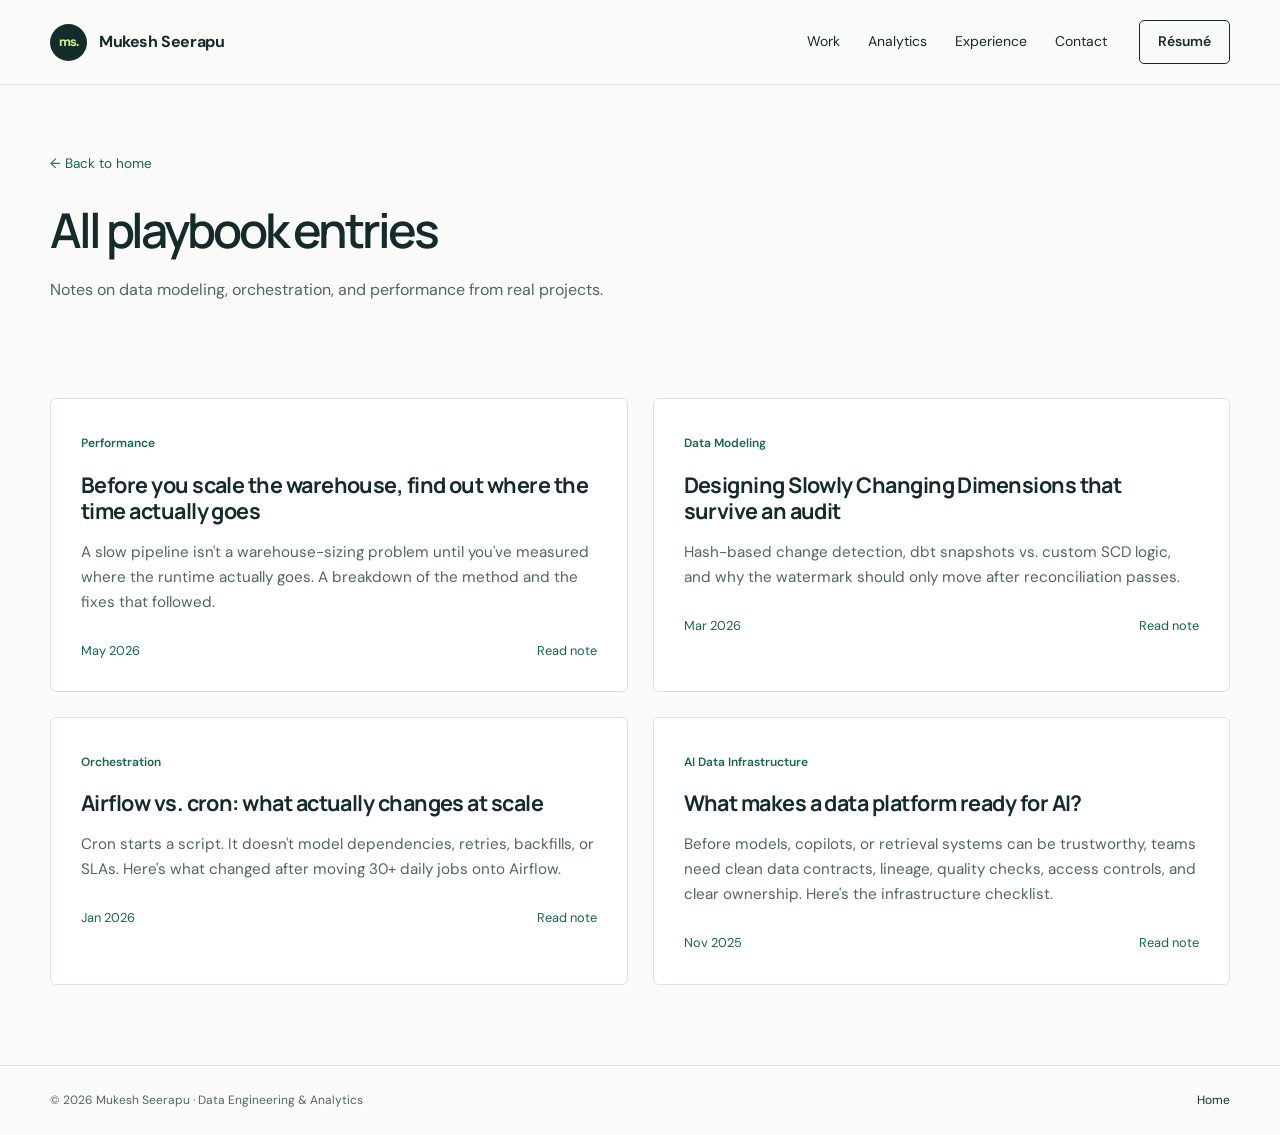
==== commit be2dd8b3: "Redesign portfolio around analytics reports and recruiter-focused case studies" ====
--- a/blog.html
+++ b/blog.html
@@ -15,30 +15,13 @@
 <meta name="twitter:title" content="Engineering Playbook — Mukesh Seerapu">
 <meta name="twitter:description" content="All posts by Mukesh Seerapu on data engineering, pipelines, and platform design.">
 <meta name="twitter:image" content="og-image.jpg">
-<link rel="preconnect" href="https://fonts.googleapis.com">
-<link rel="preconnect" href="https://fonts.gstatic.com" crossorigin>
-<link href="https://fonts.googleapis.com/css2?family=Sora:wght@600;700;800&family=IBM+Plex+Mono:wght@400;500;600&family=Inter:wght@400;500;600;700&display=swap" rel="stylesheet">
-<link rel="stylesheet" href="style.css">
+<link rel="stylesheet" href="portfolio.css"><link rel="icon" href="favicon.svg" type="image/svg+xml">
 </head>
 <body>
 
-<header class="nav">
-  <div class="nav-inner">
-    <a href="index.html" class="nav-brand"><img src="profile.jpg" alt="" class="nav-brand-photo">Mukesh Seerapu</a>
-    <nav class="nav-links" aria-label="Primary">
-      <a href="index.html#about">About</a>
-      <a href="index.html#architecture">Architecture</a>
-      <a href="index.html#projects">Projects</a>
-      <a href="index.html#experience">Experience</a>
-      <a href="index.html#skills">Skills</a>
-      <a href="index.html#blog">Engineering Playbook</a>
-      <a href="index.html#contact">Contact</a>
-    </nav>
-    <a class="nav-resume" href="Mukesh_Seerapu_Data_Engineer.pdf" download>Resume</a>
-  </div>
-</header>
+<a class="skip-link" href="#main">Skip to content</a><header class="site-header"><div class="wrap header-inner"><a class="brand" href="index.html"><span class="brand-mark" aria-hidden="true">ms.</span>Mukesh Seerapu</a><nav class="main-nav" id="primary-nav" aria-label="Primary"><a href="index.html#projects">Work</a><a href="index.html#analytics">Analytics</a><a href="index.html#experience">Experience</a><a href="index.html#contact">Contact</a></nav><a class="resume-link" href="Mukesh_Seerapu_Data_Engineer.pdf" download>Résumé</a><button class="menu-toggle" id="navToggle" aria-controls="primary-nav" aria-expanded="false" aria-label="Toggle navigation">Menu</button></div></header>
 
-<main>
+<main id="main">
   <section class="listing-hero">
     <div class="wrap">
       <a href="index.html#blog" class="back-link">&#8592; Back to home</a>
@@ -54,14 +37,9 @@
   </section>
 </main>
 
-<footer class="footer">
-  <div class="wrap footer-inner">
-    <p>&copy; <span id="year"></span> Mukesh Seerapu — Senior Data Engineer</p>
-    <a href="index.html" class="footer-top">&#8592; Home</a>
-  </div>
-</footer>
+<footer class="site-footer"><div class="wrap footer-inner"><p>© <span data-year>2026</span> Mukesh Seerapu · Data Engineering & Analytics</p><a href="index.html">Home</a></div></footer>
 
 <script src="data.js"></script>
-<script src="script.js"></script>
+<script src="legacy-content.js"></script><script src="site-content.js"></script><script src="portfolio.js"></script>
 </body>
 </html>
--- a/portfolio.css
+++ b/portfolio.css
@@ -0,0 +1,10 @@
+@import url('https://fonts.googleapis.com/css2?family=DM+Sans:wght@400;500;600;700&family=Manrope:wght@400;500;600;700;800&display=swap');
+:root{--paper:#fafbf9;--white:#fff;--ink:#152a2a;--muted:#536463;--line:#dce3de;--green:#17644f;--lime:#d4f48a;--dark:#132e2a;--max:1180px;--font-sans:'DM Sans',Arial,sans-serif;--font-display:'Manrope',Arial,sans-serif}
+*{box-sizing:border-box}html{scroll-behavior:smooth;scroll-padding-top:95px}body{margin:0;background:var(--paper);color:var(--ink);font:16px/1.65 var(--font-sans);-webkit-font-smoothing:antialiased}a{color:inherit;text-decoration:none}button{font:inherit;cursor:pointer}img{max-width:100%;display:block}h1,h2,h3,h4,p{margin:0}h1,h2,h3,h4{font-family:var(--font-display);line-height:1.2}h1{font-size:clamp(2.6rem,5.1vw,4.5rem);font-weight:600;letter-spacing:-.065em}h2{font-size:clamp(2rem,3.5vw,3rem);font-weight:600;letter-spacing:-.045em}h3{font-size:1.4rem;letter-spacing:-.025em}h4{font-size:1rem}p{color:var(--muted)}[hidden]{display:none!important}:focus-visible{outline:3px solid #328768;outline-offset:5px}.wrap{width:min(var(--max),calc(100% - 80px));margin:auto}.sr-only{position:absolute;width:1px;height:1px;overflow:hidden;clip-path:inset(50%);white-space:nowrap}.skip-link{position:fixed;top:-80px;left:20px;z-index:99;background:var(--white);padding:12px 20px}.skip-link:focus{top:12px}.eyebrow{text-transform:uppercase;font-size:.75rem;letter-spacing:.14em;font-weight:700;color:var(--green);margin-bottom:18px}.site-header{position:sticky;top:0;z-index:20;background:rgba(250,251,249,.97);border-bottom:1px solid var(--line)}.header-inner{height:84px;display:flex;align-items:center;gap:32px}.brand{font-weight:700;display:flex;align-items:center;gap:12px;letter-spacing:-.025em;white-space:nowrap}.brand-mark{display:grid;place-items:center;width:37px;height:37px;background:var(--dark);color:var(--lime);border-radius:50%;font-size:.8rem;letter-spacing:-.06em}.main-nav{display:flex;align-items:center;gap:28px;margin-left:auto;font-size:.875rem}.main-nav a:hover,.text-link:hover{color:var(--green);text-decoration:underline;text-underline-offset:5px}.resume-link{border:1px solid var(--ink);padding:9px 18px;border-radius:5px;font-size:.875rem;font-weight:600;white-space:nowrap}.menu-toggle{display:none;background:none;border:1px solid var(--line);border-radius:4px;padding:7px 11px}.hero{padding:78px 0 66px}.hero-grid{display:grid;grid-template-columns:1.25fr .85fr;align-items:center;gap:82px}.intro-label{display:flex;align-items:center;gap:10px;font-size:.8rem;color:var(--green);font-weight:600;margin-bottom:27px}.intro-label:before{content:'';height:7px;width:7px;border-radius:50%;background:var(--green)}.hero h1 em{font-style:normal;color:var(--green)}.hero-description{max-width:580px;margin:25px 0 28px;font-size:1.075rem;line-height:1.8}.hero-description strong{font-weight:600;color:var(--ink)}.actions{display:flex;gap:12px;flex-wrap:wrap}.button{display:inline-flex;justify-content:center;align-items:center;min-height:48px;padding:11px 23px;font-size:.875rem;font-weight:600;border:1px solid var(--ink);border-radius:5px}.button.primary{background:var(--dark);color:var(--white);border-color:var(--dark)}.button:hover{background:var(--lime);color:var(--dark);border-color:var(--green)}.hero-note{font-size:.8rem;margin-top:22px}.profile-panel{position:relative;background:#e7eee7;border:1px solid #d6e0d6;border-radius:8px;overflow:hidden}.portrait-frame{height:320px;position:relative;overflow:hidden;background:#e6e9e3}.portrait-frame img{width:100%;height:100%;object-fit:cover;object-position:center 28%}.portrait-label{position:absolute;left:20px;top:20px;background:var(--white);padding:6px 10px;border-radius:4px;font-size:.7rem;font-weight:600;letter-spacing:.05em}.profile-caption{padding:20px 24px;background:var(--dark);color:var(--white)}.profile-caption strong{font:600 1.35rem var(--font-display);letter-spacing:-.025em}.profile-caption p{color:#c4d9d0;font-size:.85rem;margin-top:3px}.profile-bottom{display:flex;justify-content:space-between;margin-top:18px;border-top:1px solid #426055;padding-top:15px;font-size:.75rem;color:var(--lime)}.proof-strip{display:grid;grid-template-columns:repeat(4,1fr);border-top:1px solid var(--line);border-bottom:1px solid var(--line);margin-top:62px;padding:28px 0}.proof-item{padding:0 28px;border-left:1px solid var(--line)}.proof-item:first-child{padding-left:0;border-left:0}.proof-item strong{display:block;font:600 2.1rem var(--font-display);letter-spacing:-.05em}.proof-item span{font-size:.8rem;color:var(--muted)}.section{padding:80px 0}.section-heading{display:flex;justify-content:space-between;align-items:end;gap:40px;margin-bottom:35px}.section-heading p:not(.eyebrow){max-width:435px;font-size:.95rem}.section-heading h2{max-width:660px}.section-intro{max-width:650px;margin-top:18px}.text-link{font-size:.875rem;font-weight:700;text-decoration:underline;text-underline-offset:5px;white-space:nowrap}.filters{display:flex;gap:8px;margin:0 0 28px;flex-wrap:wrap}.filter{border:1px solid var(--line);border-radius:5px;padding:9px 18px;background:transparent;font-size:.875rem;color:var(--muted)}.filter[aria-pressed=true]{background:var(--dark);border-color:var(--dark);color:white}.work-grid{display:grid;grid-template-columns:1fr 1fr;gap:26px;align-items:start}.work-card,.report-card{background:white;border:1px solid var(--line);border-radius:7px;overflow:hidden}.work-visual{height:230px;display:flex;flex-direction:column;align-items:flex-start;justify-content:center;padding:30px 35px;background:#eaf0e8;position:relative;overflow:hidden}.work-index{position:absolute;top:22px;left:35px;font-size:.65rem;letter-spacing:.12em;font-weight:600}.work-visual strong{font:500 4.5rem var(--font-display);letter-spacing:-.06em;line-height:1.1;margin-top:25px;z-index:1}.work-visual>span:last-of-type{font-size:.85rem;z-index:1}.visual-rule{position:absolute;right:30px;bottom:38px;width:24%;height:80px;border-top:1px solid currentColor;border-bottom:1px solid currentColor;opacity:.16}.visual-rule:before,.visual-rule:after{content:'';position:absolute;inset:25px 0 auto;border-top:1px solid currentColor}.visual-rule:after{top:52px}.visual-reporting{background:var(--dark);color:var(--lime)}.visual-annuities{background:#ecedef;color:#384359}.visual-lakehouse{background:#e9efed;color:#1a5a53}.work-body{padding:29px 32px 0}.work-body .eyebrow{font-size:.65rem;margin-bottom:12px}.work-body>p:not(.eyebrow){font-size:.925rem;margin-top:14px}.tags{display:flex;flex-wrap:wrap;gap:6px;margin:20px 0 24px}.tags span{font-size:.75rem;border:1px solid var(--line);border-radius:3px;padding:3px 9px;color:var(--muted)}details{border-top:1px solid var(--line)}summary{list-style:none;display:flex;align-items:center;justify-content:space-between;padding:19px 0;font-size:.875rem;font-weight:600;cursor:pointer}summary::-webkit-details-marker{display:none}summary span{font-size:1.25rem;font-weight:400}details[open] summary span{transform:rotate(45deg)}.case-content{padding:0 0 27px}.case-content h4{margin:18px 0 7px;font-size:.875rem}.case-content p{font-size:.875rem}.case-content .evidence{font-size:.75rem;margin-top:20px;padding-top:15px;border-top:1px solid var(--line)}.work-footnote{margin-top:20px;font-size:.8rem}.analytics-section{background:var(--dark);color:var(--white)}.analytics-section .eyebrow{color:var(--lime)}.analytics-section p{color:#c0d1ca}.analytics-grid{display:grid;grid-template-columns:1fr 1fr;gap:90px}.analytics-section h2{margin-bottom:20px}.analytics-section .text-link{display:inline-block;margin-top:26px;color:var(--lime)}.analytics-steps{list-style:none;padding:0;margin:0}.analytics-steps li{display:grid;grid-template-columns:40px 1fr;gap:20px;padding:24px 0;border-top:1px solid #3b554d}.analytics-steps li:first-child{padding-top:0;border:0}.step-number{font-size:.75rem;color:var(--lime);padding-top:4px}.analytics-steps h3{font-size:1.125rem;margin-bottom:7px}.analytics-steps p{font-size:.875rem}.tool-line{display:flex;flex-wrap:wrap;gap:10px;margin-top:25px}.tool-line span{font-size:.75rem;border:1px solid #536c61;border-radius:4px;padding:5px 12px;color:#e1ede7}.report-card .work-body{padding-bottom:28px}.report-card h4{margin-top:20px}.report-card .text-link{display:inline-block;margin-top:20px}.experience-layout{display:grid;grid-template-columns:.7fr 1.3fr;gap:80px}.experience-aside{position:sticky;top:120px;align-self:start}.experience-aside p:not(.eyebrow){margin-top:20px}.experience-aside .text-link{display:inline-block;margin-top:25px}.timeline-row{display:grid;grid-template-columns:120px 1fr;gap:25px;padding:27px 0;border-top:1px solid var(--line)}.timeline-row:first-child{padding-top:0;border-top:0}.timeline-date{font-size:.75rem;color:var(--muted);padding-top:4px}.timeline-row h3{font-size:1.125rem;margin-bottom:3px}.timeline-role{font-size:.825rem;color:var(--green);font-weight:600;margin-bottom:12px}.timeline-row p:last-child{font-size:.925rem}.earlier-career{margin-top:10px}.earlier-career summary{padding:20px 0}.education{margin-top:35px;padding-top:25px;border-top:1px solid var(--line)}.education h3{font-size:.9rem;margin-bottom:15px}.education p{font-size:.8rem;margin:9px 0}.education strong{display:block;color:var(--ink);font-weight:500}.capability-section{background:#eef2ee}.capability-grid{display:grid;grid-template-columns:repeat(3,1fr);gap:32px}.capability{padding:27px 0;border-top:1px solid #bfcfc2}.capability .number{color:var(--green);font-size:.8rem}.capability h3{margin:22px 0 15px;font-size:1.2rem}.capability p{font-size:.925rem}.capability .tags{margin-bottom:0}.notes-grid{display:grid;grid-template-columns:repeat(3,1fr);gap:30px}.note{display:block;border-top:1px solid var(--line);padding:25px 0}.note .eyebrow{font-size:.65rem}.note h3{font-size:1.175rem;line-height:1.5}.note p{font-size:.875rem;margin:13px 0 22px}.note:hover h3{text-decoration:underline;text-underline-offset:4px}.contact-section{padding:0 0 75px}.contact-panel{border-radius:8px;background:#e3eedc;padding:55px 60px;display:grid;grid-template-columns:1.15fr 1fr;gap:75px;align-items:center}.contact-panel h2{font-size:clamp(2rem,3.2vw,2.75rem)}.contact-panel p:not(.eyebrow){margin-top:18px;font-size:.95rem}.contact-links{display:flex;flex-direction:column;gap:12px;align-items:flex-start}.contact-email{font:600 clamp(1rem,2vw,1.4rem) var(--font-display);border-bottom:1px solid var(--ink);padding-bottom:6px;overflow-wrap:anywhere}.social-links{display:flex;gap:25px;font-size:.875rem;margin-top:12px}.site-footer{border-top:1px solid var(--line);padding:25px 0}.footer-inner{display:flex;justify-content:space-between;gap:20px;align-items:center;font-size:.75rem}.footer-inner p{font-size:.75rem}.listing-hero{padding:65px 0 15px}.listing-hero h1{font-size:3rem;margin:25px 0 18px}.listing-hero p{max-width:650px}.back-link{font-size:.85rem;color:var(--green)}.blog-grid{display:grid;grid-template-columns:repeat(2,1fr);gap:25px}.blog-card{border:1px solid var(--line);background:white;padding:30px;border-radius:6px;display:block}.blog-tag{font-size:.75rem;color:var(--green);font-weight:600}.blog-title{font-size:1.35rem;margin:16px 0}.blog-excerpt{font-size:.95rem}.blog-meta{display:flex;justify-content:space-between;margin-top:25px;font-size:.8rem;color:var(--green)}.article-detail{max-width:800px;padding:65px 30px 90px;margin:auto}.article-detail>.blog-tag{display:block;margin:30px 0 15px}.article-detail h1{font-size:clamp(2.3rem,4vw,3.4rem)}.article-meta{margin:20px 0 40px;font-size:.85rem}.prose p,.prose ul,.prose ol{margin:20px 0}.prose h2{font-size:1.7rem;margin:45px 0 20px}.prose h3{font-size:1.3rem;margin-top:30px}.prose li{margin:10px 0;color:var(--muted)}.prose pre{overflow:auto;padding:20px;background:#e9eeea;border-radius:5px;font-size:.875rem}.prose code{overflow-wrap:anywhere}.prose a{color:var(--green);text-decoration:underline}.prose table{border-collapse:collapse;width:100%;display:block;overflow:auto}.prose th,.prose td{padding:12px;border:1px solid var(--line);text-align:left}.prose blockquote{margin:25px 0;padding:5px 25px;border-left:3px solid var(--green)}.reveal{opacity:1!important;transform:none!important}
+@media(min-width:1400px){.hero{padding-top:90px}.portrait-frame{height:350px}}
+@media(max-width:1050px){.hero-grid{gap:45px}.main-nav{gap:18px}.header-inner{gap:20px}.hero h1{font-size:3.35rem}.experience-layout{gap:45px}.analytics-grid{gap:45px}.contact-panel{gap:40px;padding:40px}.portrait-frame{height:310px}}
+@media(max-width:800px){.wrap{width:calc(100% - 40px)}.header-inner{height:72px;gap:14px}.brand{font-size:.9rem}.resume-link{margin-left:auto;padding:7px 11px}.menu-toggle{display:block}.main-nav{display:none;position:absolute;top:71px;left:0;right:0;background:var(--paper);border-bottom:1px solid var(--line);padding:18px 20px;flex-direction:column;align-items:stretch;gap:0}.main-nav a{padding:12px}.main-nav.is-open{display:flex}.hero{padding:45px 0}.hero-grid{gap:38px;grid-template-columns:1fr 0.7fr}.hero h1{font-size:2.8rem}.hero-description{font-size:1rem}.portrait-frame{height:285px}.profile-caption{padding:18px}.profile-bottom{flex-wrap:wrap;gap:8px}.proof-strip{margin-top:40px}.proof-item{padding:0 15px}.proof-item strong{font-size:1.8rem}.proof-item span{font-size:.75rem}.section{padding:60px 0}.section-heading{align-items:start;flex-direction:column;gap:20px}.work-body{padding:24px 22px 0}.work-visual{padding:25px;height:210px}.work-index{left:25px}.analytics-grid,.experience-layout{grid-template-columns:1fr;gap:35px}.experience-aside{position:static}.capability-grid{gap:20px}.capability h3{font-size:1.1rem}.notes-grid{grid-template-columns:1fr;gap:0}.note{padding:22px 0}.note p{margin-bottom:14px}.contact-panel{grid-template-columns:1fr;gap:30px}.contact-section{padding-bottom:50px}}
+@media(max-width:580px){.hero-grid{grid-template-columns:1fr}.hero h1{font-size:3rem}.hero-description{max-width:100%}.profile-panel{display:grid;grid-template-columns:115px 1fr}.portrait-frame{height:190px}.portrait-frame img{object-position:50% 25%}.portrait-label{display:none}.profile-caption{display:flex;flex-direction:column;justify-content:center;padding:20px}.profile-caption strong{font-size:1.2rem}.profile-caption p{font-size:.8rem}.profile-bottom{margin-top:14px;padding-top:10px}.proof-strip{grid-template-columns:1fr 1fr;gap:24px 0}.proof-item:nth-child(3){padding-left:0;border-left:0}.proof-item span{font-size:.8rem}.work-grid,.blog-grid,.capability-grid{grid-template-columns:1fr}.work-visual{height:210px}.work-visual strong{font-size:4.2rem}.section-heading h2{font-size:2.1rem}.timeline-row{grid-template-columns:1fr;gap:8px}.timeline-date{font-size:.75rem}.contact-panel{padding:30px 25px}.contact-panel h2{font-size:2rem}.footer-inner{align-items:start;flex-direction:column;gap:8px}.hero-note{font-size:.75rem}.brand-mark{width:31px;height:31px}.brand{gap:8px}.resume-link{font-size:.75rem}.menu-toggle{font-size:.8rem}.header-inner{gap:10px}.capability{padding:22px 0}.capability h3{margin-top:15px}.listing-hero h1{font-size:2.4rem}}
+@media(prefers-reduced-motion:reduce){html{scroll-behavior:auto}*,*:before,*:after{animation:none!important;transition:none!important}}
+@media print{.site-header,.filters,.menu-toggle,.contact-section,.site-footer{display:none}.section,.hero{padding:20px 0}.wrap{width:100%}.hero-grid{grid-template-columns:1fr}.profile-panel{display:none}.work-grid{display:block}.work-card{break-inside:avoid;margin-bottom:20px}.work-visual{height:auto;padding:15px}.work-index{position:static}.work-visual strong{font-size:2rem;margin:0}.analytics-section{background:white;color:black}.analytics-section p{color:#333}.experience-aside{position:static}}
+.report-card>img{width:100%;height:auto;aspect-ratio:1.78;object-fit:contain;background:#edf1ee;border-bottom:1px solid var(--line)}
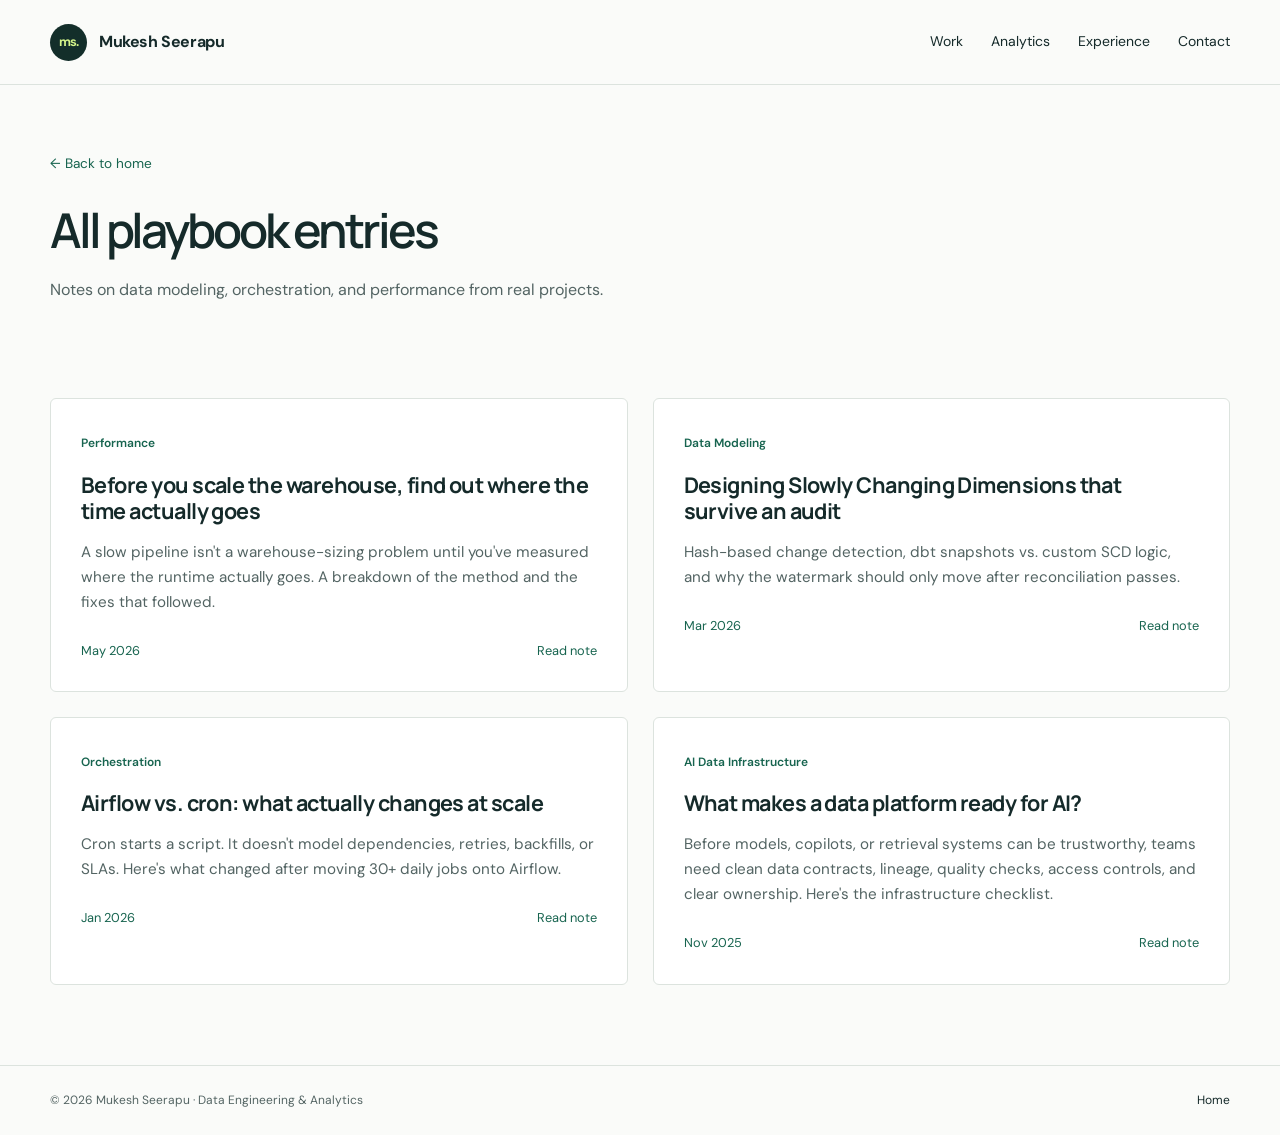
==== commit 90a1091e: "Remove resume from site; simplify Experience to date/company/role-location only; add dedicated probl" ====
--- a/blog.html
+++ b/blog.html
@@ -19,7 +19,7 @@
 </head>
 <body>
 
-<a class="skip-link" href="#main">Skip to content</a><header class="site-header"><div class="wrap header-inner"><a class="brand" href="index.html"><span class="brand-mark" aria-hidden="true">ms.</span>Mukesh Seerapu</a><nav class="main-nav" id="primary-nav" aria-label="Primary"><a href="index.html#projects">Work</a><a href="index.html#analytics">Analytics</a><a href="index.html#experience">Experience</a><a href="index.html#contact">Contact</a></nav><a class="resume-link" href="Mukesh_Seerapu_Data_Engineer.pdf" download>Résumé</a><button class="menu-toggle" id="navToggle" aria-controls="primary-nav" aria-expanded="false" aria-label="Toggle navigation">Menu</button></div></header>
+<a class="skip-link" href="#main">Skip to content</a><header class="site-header"><div class="wrap header-inner"><a class="brand" href="index.html"><span class="brand-mark" aria-hidden="true">ms.</span>Mukesh Seerapu</a><nav class="main-nav" id="primary-nav" aria-label="Primary"><a href="index.html#projects">Work</a><a href="index.html#analytics">Analytics</a><a href="index.html#experience">Experience</a><a href="index.html#contact">Contact</a></nav><button class="menu-toggle" id="navToggle" aria-controls="primary-nav" aria-expanded="false" aria-label="Toggle navigation">Menu</button></div></header>
 
 <main id="main">
   <section class="listing-hero">
--- a/portfolio.css
+++ b/portfolio.css
@@ -1,6 +1,6 @@
 @import url('https://fonts.googleapis.com/css2?family=DM+Sans:wght@400;500;600;700&family=Manrope:wght@400;500;600;700;800&display=swap');
 :root{--paper:#fafbf9;--white:#fff;--ink:#152a2a;--muted:#536463;--line:#dce3de;--green:#17644f;--lime:#d4f48a;--dark:#132e2a;--max:1180px;--font-sans:'DM Sans',Arial,sans-serif;--font-display:'Manrope',Arial,sans-serif}
-*{box-sizing:border-box}html{scroll-behavior:smooth;scroll-padding-top:95px}body{margin:0;background:var(--paper);color:var(--ink);font:16px/1.65 var(--font-sans);-webkit-font-smoothing:antialiased}a{color:inherit;text-decoration:none}button{font:inherit;cursor:pointer}img{max-width:100%;display:block}h1,h2,h3,h4,p{margin:0}h1,h2,h3,h4{font-family:var(--font-display);line-height:1.2}h1{font-size:clamp(2.6rem,5.1vw,4.5rem);font-weight:600;letter-spacing:-.065em}h2{font-size:clamp(2rem,3.5vw,3rem);font-weight:600;letter-spacing:-.045em}h3{font-size:1.4rem;letter-spacing:-.025em}h4{font-size:1rem}p{color:var(--muted)}[hidden]{display:none!important}:focus-visible{outline:3px solid #328768;outline-offset:5px}.wrap{width:min(var(--max),calc(100% - 80px));margin:auto}.sr-only{position:absolute;width:1px;height:1px;overflow:hidden;clip-path:inset(50%);white-space:nowrap}.skip-link{position:fixed;top:-80px;left:20px;z-index:99;background:var(--white);padding:12px 20px}.skip-link:focus{top:12px}.eyebrow{text-transform:uppercase;font-size:.75rem;letter-spacing:.14em;font-weight:700;color:var(--green);margin-bottom:18px}.site-header{position:sticky;top:0;z-index:20;background:rgba(250,251,249,.97);border-bottom:1px solid var(--line)}.header-inner{height:84px;display:flex;align-items:center;gap:32px}.brand{font-weight:700;display:flex;align-items:center;gap:12px;letter-spacing:-.025em;white-space:nowrap}.brand-mark{display:grid;place-items:center;width:37px;height:37px;background:var(--dark);color:var(--lime);border-radius:50%;font-size:.8rem;letter-spacing:-.06em}.main-nav{display:flex;align-items:center;gap:28px;margin-left:auto;font-size:.875rem}.main-nav a:hover,.text-link:hover{color:var(--green);text-decoration:underline;text-underline-offset:5px}.resume-link{border:1px solid var(--ink);padding:9px 18px;border-radius:5px;font-size:.875rem;font-weight:600;white-space:nowrap}.menu-toggle{display:none;background:none;border:1px solid var(--line);border-radius:4px;padding:7px 11px}.hero{padding:78px 0 66px}.hero-grid{display:grid;grid-template-columns:1.25fr .85fr;align-items:center;gap:82px}.intro-label{display:flex;align-items:center;gap:10px;font-size:.8rem;color:var(--green);font-weight:600;margin-bottom:27px}.intro-label:before{content:'';height:7px;width:7px;border-radius:50%;background:var(--green)}.hero h1 em{font-style:normal;color:var(--green)}.hero-description{max-width:580px;margin:25px 0 28px;font-size:1.075rem;line-height:1.8}.hero-description strong{font-weight:600;color:var(--ink)}.actions{display:flex;gap:12px;flex-wrap:wrap}.button{display:inline-flex;justify-content:center;align-items:center;min-height:48px;padding:11px 23px;font-size:.875rem;font-weight:600;border:1px solid var(--ink);border-radius:5px}.button.primary{background:var(--dark);color:var(--white);border-color:var(--dark)}.button:hover{background:var(--lime);color:var(--dark);border-color:var(--green)}.hero-note{font-size:.8rem;margin-top:22px}.profile-panel{position:relative;background:#e7eee7;border:1px solid #d6e0d6;border-radius:8px;overflow:hidden}.portrait-frame{height:320px;position:relative;overflow:hidden;background:#e6e9e3}.portrait-frame img{width:100%;height:100%;object-fit:cover;object-position:center 28%}.portrait-label{position:absolute;left:20px;top:20px;background:var(--white);padding:6px 10px;border-radius:4px;font-size:.7rem;font-weight:600;letter-spacing:.05em}.profile-caption{padding:20px 24px;background:var(--dark);color:var(--white)}.profile-caption strong{font:600 1.35rem var(--font-display);letter-spacing:-.025em}.profile-caption p{color:#c4d9d0;font-size:.85rem;margin-top:3px}.profile-bottom{display:flex;justify-content:space-between;margin-top:18px;border-top:1px solid #426055;padding-top:15px;font-size:.75rem;color:var(--lime)}.proof-strip{display:grid;grid-template-columns:repeat(4,1fr);border-top:1px solid var(--line);border-bottom:1px solid var(--line);margin-top:62px;padding:28px 0}.proof-item{padding:0 28px;border-left:1px solid var(--line)}.proof-item:first-child{padding-left:0;border-left:0}.proof-item strong{display:block;font:600 2.1rem var(--font-display);letter-spacing:-.05em}.proof-item span{font-size:.8rem;color:var(--muted)}.section{padding:80px 0}.section-heading{display:flex;justify-content:space-between;align-items:end;gap:40px;margin-bottom:35px}.section-heading p:not(.eyebrow){max-width:435px;font-size:.95rem}.section-heading h2{max-width:660px}.section-intro{max-width:650px;margin-top:18px}.text-link{font-size:.875rem;font-weight:700;text-decoration:underline;text-underline-offset:5px;white-space:nowrap}.filters{display:flex;gap:8px;margin:0 0 28px;flex-wrap:wrap}.filter{border:1px solid var(--line);border-radius:5px;padding:9px 18px;background:transparent;font-size:.875rem;color:var(--muted)}.filter[aria-pressed=true]{background:var(--dark);border-color:var(--dark);color:white}.work-grid{display:grid;grid-template-columns:1fr 1fr;gap:26px;align-items:start}.work-card,.report-card{background:white;border:1px solid var(--line);border-radius:7px;overflow:hidden}.work-visual{height:230px;display:flex;flex-direction:column;align-items:flex-start;justify-content:center;padding:30px 35px;background:#eaf0e8;position:relative;overflow:hidden}.work-index{position:absolute;top:22px;left:35px;font-size:.65rem;letter-spacing:.12em;font-weight:600}.work-visual strong{font:500 4.5rem var(--font-display);letter-spacing:-.06em;line-height:1.1;margin-top:25px;z-index:1}.work-visual>span:last-of-type{font-size:.85rem;z-index:1}.visual-rule{position:absolute;right:30px;bottom:38px;width:24%;height:80px;border-top:1px solid currentColor;border-bottom:1px solid currentColor;opacity:.16}.visual-rule:before,.visual-rule:after{content:'';position:absolute;inset:25px 0 auto;border-top:1px solid currentColor}.visual-rule:after{top:52px}.visual-reporting{background:var(--dark);color:var(--lime)}.visual-annuities{background:#ecedef;color:#384359}.visual-lakehouse{background:#e9efed;color:#1a5a53}.work-body{padding:29px 32px 0}.work-body .eyebrow{font-size:.65rem;margin-bottom:12px}.work-body>p:not(.eyebrow){font-size:.925rem;margin-top:14px}.tags{display:flex;flex-wrap:wrap;gap:6px;margin:20px 0 24px}.tags span{font-size:.75rem;border:1px solid var(--line);border-radius:3px;padding:3px 9px;color:var(--muted)}details{border-top:1px solid var(--line)}summary{list-style:none;display:flex;align-items:center;justify-content:space-between;padding:19px 0;font-size:.875rem;font-weight:600;cursor:pointer}summary::-webkit-details-marker{display:none}summary span{font-size:1.25rem;font-weight:400}details[open] summary span{transform:rotate(45deg)}.case-content{padding:0 0 27px}.case-content h4{margin:18px 0 7px;font-size:.875rem}.case-content p{font-size:.875rem}.case-content .evidence{font-size:.75rem;margin-top:20px;padding-top:15px;border-top:1px solid var(--line)}.work-footnote{margin-top:20px;font-size:.8rem}.analytics-section{background:var(--dark);color:var(--white)}.analytics-section .eyebrow{color:var(--lime)}.analytics-section p{color:#c0d1ca}.analytics-grid{display:grid;grid-template-columns:1fr 1fr;gap:90px}.analytics-section h2{margin-bottom:20px}.analytics-section .text-link{display:inline-block;margin-top:26px;color:var(--lime)}.analytics-steps{list-style:none;padding:0;margin:0}.analytics-steps li{display:grid;grid-template-columns:40px 1fr;gap:20px;padding:24px 0;border-top:1px solid #3b554d}.analytics-steps li:first-child{padding-top:0;border:0}.step-number{font-size:.75rem;color:var(--lime);padding-top:4px}.analytics-steps h3{font-size:1.125rem;margin-bottom:7px}.analytics-steps p{font-size:.875rem}.tool-line{display:flex;flex-wrap:wrap;gap:10px;margin-top:25px}.tool-line span{font-size:.75rem;border:1px solid #536c61;border-radius:4px;padding:5px 12px;color:#e1ede7}.report-card .work-body{padding-bottom:28px}.report-card h4{margin-top:20px}.report-card .text-link{display:inline-block;margin-top:20px}.experience-layout{display:grid;grid-template-columns:.7fr 1.3fr;gap:80px}.experience-aside{position:sticky;top:120px;align-self:start}.experience-aside p:not(.eyebrow){margin-top:20px}.experience-aside .text-link{display:inline-block;margin-top:25px}.timeline-row{display:grid;grid-template-columns:120px 1fr;gap:25px;padding:27px 0;border-top:1px solid var(--line)}.timeline-row:first-child{padding-top:0;border-top:0}.timeline-date{font-size:.75rem;color:var(--muted);padding-top:4px}.timeline-row h3{font-size:1.125rem;margin-bottom:3px}.timeline-role{font-size:.825rem;color:var(--green);font-weight:600;margin-bottom:12px}.timeline-row p:last-child{font-size:.925rem}.earlier-career{margin-top:10px}.earlier-career summary{padding:20px 0}.education{margin-top:35px;padding-top:25px;border-top:1px solid var(--line)}.education h3{font-size:.9rem;margin-bottom:15px}.education p{font-size:.8rem;margin:9px 0}.education strong{display:block;color:var(--ink);font-weight:500}.capability-section{background:#eef2ee}.capability-grid{display:grid;grid-template-columns:repeat(3,1fr);gap:32px}.capability{padding:27px 0;border-top:1px solid #bfcfc2}.capability .number{color:var(--green);font-size:.8rem}.capability h3{margin:22px 0 15px;font-size:1.2rem}.capability p{font-size:.925rem}.capability .tags{margin-bottom:0}.notes-grid{display:grid;grid-template-columns:repeat(3,1fr);gap:30px}.note{display:block;border-top:1px solid var(--line);padding:25px 0}.note .eyebrow{font-size:.65rem}.note h3{font-size:1.175rem;line-height:1.5}.note p{font-size:.875rem;margin:13px 0 22px}.note:hover h3{text-decoration:underline;text-underline-offset:4px}.contact-section{padding:0 0 75px}.contact-panel{border-radius:8px;background:#e3eedc;padding:55px 60px;display:grid;grid-template-columns:1.15fr 1fr;gap:75px;align-items:center}.contact-panel h2{font-size:clamp(2rem,3.2vw,2.75rem)}.contact-panel p:not(.eyebrow){margin-top:18px;font-size:.95rem}.contact-links{display:flex;flex-direction:column;gap:12px;align-items:flex-start}.contact-email{font:600 clamp(1rem,2vw,1.4rem) var(--font-display);border-bottom:1px solid var(--ink);padding-bottom:6px;overflow-wrap:anywhere}.social-links{display:flex;gap:25px;font-size:.875rem;margin-top:12px}.site-footer{border-top:1px solid var(--line);padding:25px 0}.footer-inner{display:flex;justify-content:space-between;gap:20px;align-items:center;font-size:.75rem}.footer-inner p{font-size:.75rem}.listing-hero{padding:65px 0 15px}.listing-hero h1{font-size:3rem;margin:25px 0 18px}.listing-hero p{max-width:650px}.back-link{font-size:.85rem;color:var(--green)}.blog-grid{display:grid;grid-template-columns:repeat(2,1fr);gap:25px}.blog-card{border:1px solid var(--line);background:white;padding:30px;border-radius:6px;display:block}.blog-tag{font-size:.75rem;color:var(--green);font-weight:600}.blog-title{font-size:1.35rem;margin:16px 0}.blog-excerpt{font-size:.95rem}.blog-meta{display:flex;justify-content:space-between;margin-top:25px;font-size:.8rem;color:var(--green)}.article-detail{max-width:800px;padding:65px 30px 90px;margin:auto}.article-detail>.blog-tag{display:block;margin:30px 0 15px}.article-detail h1{font-size:clamp(2.3rem,4vw,3.4rem)}.article-meta{margin:20px 0 40px;font-size:.85rem}.prose p,.prose ul,.prose ol{margin:20px 0}.prose h2{font-size:1.7rem;margin:45px 0 20px}.prose h3{font-size:1.3rem;margin-top:30px}.prose li{margin:10px 0;color:var(--muted)}.prose pre{overflow:auto;padding:20px;background:#e9eeea;border-radius:5px;font-size:.875rem}.prose code{overflow-wrap:anywhere}.prose a{color:var(--green);text-decoration:underline}.prose table{border-collapse:collapse;width:100%;display:block;overflow:auto}.prose th,.prose td{padding:12px;border:1px solid var(--line);text-align:left}.prose blockquote{margin:25px 0;padding:5px 25px;border-left:3px solid var(--green)}.reveal{opacity:1!important;transform:none!important}
+*{box-sizing:border-box}html{scroll-behavior:smooth;scroll-padding-top:95px}body{margin:0;background:var(--paper);color:var(--ink);font:16px/1.65 var(--font-sans);-webkit-font-smoothing:antialiased}a{color:inherit;text-decoration:none}button{font:inherit;cursor:pointer}img{max-width:100%;display:block}h1,h2,h3,h4,p{margin:0}h1,h2,h3,h4{font-family:var(--font-display);line-height:1.2}h1{font-size:clamp(2.6rem,5.1vw,4.5rem);font-weight:600;letter-spacing:-.065em}h2{font-size:clamp(2rem,3.5vw,3rem);font-weight:600;letter-spacing:-.045em}h3{font-size:1.4rem;letter-spacing:-.025em}h4{font-size:1rem}p{color:var(--muted)}[hidden]{display:none!important}:focus-visible{outline:3px solid #328768;outline-offset:5px}.wrap{width:min(var(--max),calc(100% - 80px));margin:auto}.sr-only{position:absolute;width:1px;height:1px;overflow:hidden;clip-path:inset(50%);white-space:nowrap}.skip-link{position:fixed;top:-80px;left:20px;z-index:99;background:var(--white);padding:12px 20px}.skip-link:focus{top:12px}.eyebrow{text-transform:uppercase;font-size:.75rem;letter-spacing:.14em;font-weight:700;color:var(--green);margin-bottom:18px}.site-header{position:sticky;top:0;z-index:20;background:rgba(250,251,249,.97);border-bottom:1px solid var(--line)}.header-inner{height:84px;display:flex;align-items:center;gap:32px}.brand{font-weight:700;display:flex;align-items:center;gap:12px;letter-spacing:-.025em;white-space:nowrap}.brand-mark{display:grid;place-items:center;width:37px;height:37px;background:var(--dark);color:var(--lime);border-radius:50%;font-size:.8rem;letter-spacing:-.06em}.main-nav{display:flex;align-items:center;gap:28px;margin-left:auto;font-size:.875rem}.main-nav a:hover,.text-link:hover{color:var(--green);text-decoration:underline;text-underline-offset:5px}.resume-link{border:1px solid var(--ink);padding:9px 18px;border-radius:5px;font-size:.875rem;font-weight:600;white-space:nowrap}.menu-toggle{display:none;background:none;border:1px solid var(--line);border-radius:4px;padding:7px 11px}.hero{padding:78px 0 66px}.hero-grid{display:grid;grid-template-columns:1.25fr .85fr;align-items:center;gap:82px}.intro-label{display:flex;align-items:center;gap:10px;font-size:.8rem;color:var(--green);font-weight:600;margin-bottom:27px}.intro-label:before{content:'';height:7px;width:7px;border-radius:50%;background:var(--green)}.hero h1 em{font-style:normal;color:var(--green)}.hero-description{max-width:580px;margin:25px 0 28px;font-size:1.075rem;line-height:1.8}.hero-description strong{font-weight:600;color:var(--ink)}.actions{display:flex;gap:12px;flex-wrap:wrap}.button{display:inline-flex;justify-content:center;align-items:center;min-height:48px;padding:11px 23px;font-size:.875rem;font-weight:600;border:1px solid var(--ink);border-radius:5px}.button.primary{background:var(--dark);color:var(--white);border-color:var(--dark)}.button:hover{background:var(--lime);color:var(--dark);border-color:var(--green)}.hero-note{font-size:.8rem;margin-top:22px}.profile-panel{position:relative;background:#e7eee7;border:1px solid #d6e0d6;border-radius:8px;overflow:hidden}.portrait-frame{height:320px;position:relative;overflow:hidden;background:#e6e9e3}.portrait-frame img{width:100%;height:100%;object-fit:cover;object-position:center 28%}.portrait-label{position:absolute;left:20px;top:20px;background:var(--white);padding:6px 10px;border-radius:4px;font-size:.7rem;font-weight:600;letter-spacing:.05em}.profile-caption{padding:20px 24px;background:var(--dark);color:var(--white)}.profile-caption strong{font:600 1.35rem var(--font-display);letter-spacing:-.025em}.profile-caption p{color:#c4d9d0;font-size:.85rem;margin-top:3px}.profile-bottom{display:flex;justify-content:space-between;margin-top:18px;border-top:1px solid #426055;padding-top:15px;font-size:.75rem;color:var(--lime)}.proof-strip{display:grid;grid-template-columns:repeat(4,1fr);border-top:1px solid var(--line);border-bottom:1px solid var(--line);margin-top:62px;padding:28px 0}.proof-item{padding:0 28px;border-left:1px solid var(--line)}.proof-item:first-child{padding-left:0;border-left:0}.proof-item strong{display:block;font:600 2.1rem var(--font-display);letter-spacing:-.05em}.proof-item span{font-size:.8rem;color:var(--muted)}.section{padding:80px 0}.section-heading{display:flex;justify-content:space-between;align-items:end;gap:40px;margin-bottom:35px}.section-heading p:not(.eyebrow){max-width:435px;font-size:.95rem}.section-heading h2{max-width:660px}.section-intro{max-width:650px;margin-top:18px}.text-link{font-size:.875rem;font-weight:700;text-decoration:underline;text-underline-offset:5px;white-space:nowrap}.filters{display:flex;gap:8px;margin:0 0 28px;flex-wrap:wrap}.filter{border:1px solid var(--line);border-radius:5px;padding:9px 18px;background:transparent;font-size:.875rem;color:var(--muted)}.filter[aria-pressed=true]{background:var(--dark);border-color:var(--dark);color:white}.work-grid{display:grid;grid-template-columns:1fr 1fr;gap:26px;align-items:start}.work-card,.report-card{background:white;border:1px solid var(--line);border-radius:7px;overflow:hidden}.work-visual{height:230px;display:flex;flex-direction:column;align-items:flex-start;justify-content:center;padding:30px 35px;background:#eaf0e8;position:relative;overflow:hidden}.work-index{position:absolute;top:22px;left:35px;font-size:.65rem;letter-spacing:.12em;font-weight:600}.work-visual strong{font:500 4.5rem var(--font-display);letter-spacing:-.06em;line-height:1.1;margin-top:25px;z-index:1}.work-visual>span:last-of-type{font-size:.85rem;z-index:1}.visual-rule{position:absolute;right:30px;bottom:38px;width:24%;height:80px;border-top:1px solid currentColor;border-bottom:1px solid currentColor;opacity:.16}.visual-rule:before,.visual-rule:after{content:'';position:absolute;inset:25px 0 auto;border-top:1px solid currentColor}.visual-rule:after{top:52px}.visual-reporting{background:var(--dark);color:var(--lime)}.visual-annuities{background:#ecedef;color:#384359}.visual-lakehouse{background:#e9efed;color:#1a5a53}.work-body{padding:29px 32px 0}.work-body .eyebrow{font-size:.65rem;margin-bottom:12px}.work-body>p:not(.eyebrow){font-size:.925rem;margin-top:14px}.tags{display:flex;flex-wrap:wrap;gap:6px;margin:20px 0 24px}.tags span{font-size:.75rem;border:1px solid var(--line);border-radius:3px;padding:3px 9px;color:var(--muted)}details{border-top:1px solid var(--line)}summary{list-style:none;display:flex;align-items:center;justify-content:space-between;padding:19px 0;font-size:.875rem;font-weight:600;cursor:pointer}summary::-webkit-details-marker{display:none}summary span{font-size:1.25rem;font-weight:400}details[open] summary span{transform:rotate(45deg)}.case-content{padding:0 0 27px}.case-content h4{margin:18px 0 7px;font-size:.875rem}.case-content p{font-size:.875rem}.case-content .evidence{font-size:.75rem;margin-top:20px;padding-top:15px;border-top:1px solid var(--line)}.case-content .text-link{display:inline-block;margin-top:16px}.work-footnote{margin-top:20px;font-size:.8rem}.analytics-section{background:var(--dark);color:var(--white)}.analytics-section .eyebrow{color:var(--lime)}.analytics-section p{color:#c0d1ca}.analytics-grid{display:grid;grid-template-columns:1fr 1fr;gap:90px}.analytics-section h2{margin-bottom:20px}.analytics-section .text-link{display:inline-block;margin-top:26px;color:var(--lime)}.analytics-steps{list-style:none;padding:0;margin:0}.analytics-steps li{display:grid;grid-template-columns:40px 1fr;gap:20px;padding:24px 0;border-top:1px solid #3b554d}.analytics-steps li:first-child{padding-top:0;border:0}.step-number{font-size:.75rem;color:var(--lime);padding-top:4px}.analytics-steps h3{font-size:1.125rem;margin-bottom:7px}.analytics-steps p{font-size:.875rem}.tool-line{display:flex;flex-wrap:wrap;gap:10px;margin-top:25px}.tool-line span{font-size:.75rem;border:1px solid #536c61;border-radius:4px;padding:5px 12px;color:#e1ede7}.report-card .work-body{padding-bottom:28px}.report-card h4{margin-top:20px}.report-card .text-link{display:inline-block;margin-top:20px}.experience-layout{display:grid;grid-template-columns:.7fr 1.3fr;gap:80px}.experience-aside{position:sticky;top:120px;align-self:start}.experience-aside p:not(.eyebrow){margin-top:20px}.experience-aside .text-link{display:inline-block;margin-top:25px}.timeline-row{display:grid;grid-template-columns:120px 1fr;gap:25px;padding:27px 0;border-top:1px solid var(--line)}.timeline-row:first-child{padding-top:0;border-top:0}.timeline-date{font-size:.75rem;color:var(--muted);padding-top:4px}.timeline-row h3{font-size:1.125rem;margin-bottom:3px}.timeline-role{font-size:.825rem;color:var(--green);font-weight:600;margin-bottom:12px}.timeline-row p:last-child{font-size:.925rem}.earlier-career{margin-top:10px}.earlier-career summary{padding:20px 0}.education{margin-top:35px;padding-top:25px;border-top:1px solid var(--line)}.education h3{font-size:.9rem;margin-bottom:15px}.education p{font-size:.8rem;margin:9px 0}.education strong{display:block;color:var(--ink);font-weight:500}.capability-section{background:#eef2ee}.capability-grid{display:grid;grid-template-columns:repeat(3,1fr);gap:32px}.capability{padding:27px 0;border-top:1px solid #bfcfc2}.capability .number{color:var(--green);font-size:.8rem}.capability h3{margin:22px 0 15px;font-size:1.2rem}.capability p{font-size:.925rem}.capability .tags{margin-bottom:0}.notes-grid{display:grid;grid-template-columns:repeat(3,1fr);gap:30px}.note{display:block;border-top:1px solid var(--line);padding:25px 0}.note .eyebrow{font-size:.65rem}.note h3{font-size:1.175rem;line-height:1.5}.note p{font-size:.875rem;margin:13px 0 22px}.note:hover h3{text-decoration:underline;text-underline-offset:4px}.contact-section{padding:0 0 75px}.contact-panel{border-radius:8px;background:#e3eedc;padding:55px 60px;display:grid;grid-template-columns:1.15fr 1fr;gap:75px;align-items:center}.contact-panel h2{font-size:clamp(2rem,3.2vw,2.75rem)}.contact-panel p:not(.eyebrow){margin-top:18px;font-size:.95rem}.contact-links{display:flex;flex-direction:column;gap:12px;align-items:flex-start}.contact-email{font:600 clamp(1rem,2vw,1.4rem) var(--font-display);border-bottom:1px solid var(--ink);padding-bottom:6px;overflow-wrap:anywhere}.social-links{display:flex;gap:25px;font-size:.875rem;margin-top:12px}.site-footer{border-top:1px solid var(--line);padding:25px 0}.footer-inner{display:flex;justify-content:space-between;gap:20px;align-items:center;font-size:.75rem}.footer-inner p{font-size:.75rem}.listing-hero{padding:65px 0 15px}.listing-hero h1{font-size:3rem;margin:25px 0 18px}.listing-hero p{max-width:650px}.back-link{font-size:.85rem;color:var(--green)}.blog-grid{display:grid;grid-template-columns:repeat(2,1fr);gap:25px}.blog-card{border:1px solid var(--line);background:white;padding:30px;border-radius:6px;display:block}.blog-tag{font-size:.75rem;color:var(--green);font-weight:600}.blog-title{font-size:1.35rem;margin:16px 0}.blog-excerpt{font-size:.95rem}.blog-meta{display:flex;justify-content:space-between;margin-top:25px;font-size:.8rem;color:var(--green)}.article-detail{max-width:800px;padding:65px 30px 90px;margin:auto}.article-detail>.blog-tag{display:block;margin:30px 0 15px}.article-detail h1{font-size:clamp(2.3rem,4vw,3.4rem)}.article-meta{margin:20px 0 40px;font-size:.85rem}.prose p,.prose ul,.prose ol{margin:20px 0}.prose h2{font-size:1.7rem;margin:45px 0 20px}.prose h3{font-size:1.3rem;margin-top:30px}.prose li{margin:10px 0;color:var(--muted)}.prose pre{overflow:auto;padding:20px;background:#e9eeea;border-radius:5px;font-size:.875rem}.prose code{overflow-wrap:anywhere}.prose a{color:var(--green);text-decoration:underline}.prose table{border-collapse:collapse;width:100%;display:block;overflow:auto}.prose th,.prose td{padding:12px;border:1px solid var(--line);text-align:left}.prose blockquote{margin:25px 0;padding:5px 25px;border-left:3px solid var(--green)}.reveal{opacity:1!important;transform:none!important}
 @media(min-width:1400px){.hero{padding-top:90px}.portrait-frame{height:350px}}
 @media(max-width:1050px){.hero-grid{gap:45px}.main-nav{gap:18px}.header-inner{gap:20px}.hero h1{font-size:3.35rem}.experience-layout{gap:45px}.analytics-grid{gap:45px}.contact-panel{gap:40px;padding:40px}.portrait-frame{height:310px}}
 @media(max-width:800px){.wrap{width:calc(100% - 40px)}.header-inner{height:72px;gap:14px}.brand{font-size:.9rem}.resume-link{margin-left:auto;padding:7px 11px}.menu-toggle{display:block}.main-nav{display:none;position:absolute;top:71px;left:0;right:0;background:var(--paper);border-bottom:1px solid var(--line);padding:18px 20px;flex-direction:column;align-items:stretch;gap:0}.main-nav a{padding:12px}.main-nav.is-open{display:flex}.hero{padding:45px 0}.hero-grid{gap:38px;grid-template-columns:1fr 0.7fr}.hero h1{font-size:2.8rem}.hero-description{font-size:1rem}.portrait-frame{height:285px}.profile-caption{padding:18px}.profile-bottom{flex-wrap:wrap;gap:8px}.proof-strip{margin-top:40px}.proof-item{padding:0 15px}.proof-item strong{font-size:1.8rem}.proof-item span{font-size:.75rem}.section{padding:60px 0}.section-heading{align-items:start;flex-direction:column;gap:20px}.work-body{padding:24px 22px 0}.work-visual{padding:25px;height:210px}.work-index{left:25px}.analytics-grid,.experience-layout{grid-template-columns:1fr;gap:35px}.experience-aside{position:static}.capability-grid{gap:20px}.capability h3{font-size:1.1rem}.notes-grid{grid-template-columns:1fr;gap:0}.note{padding:22px 0}.note p{margin-bottom:14px}.contact-panel{grid-template-columns:1fr;gap:30px}.contact-section{padding-bottom:50px}}
